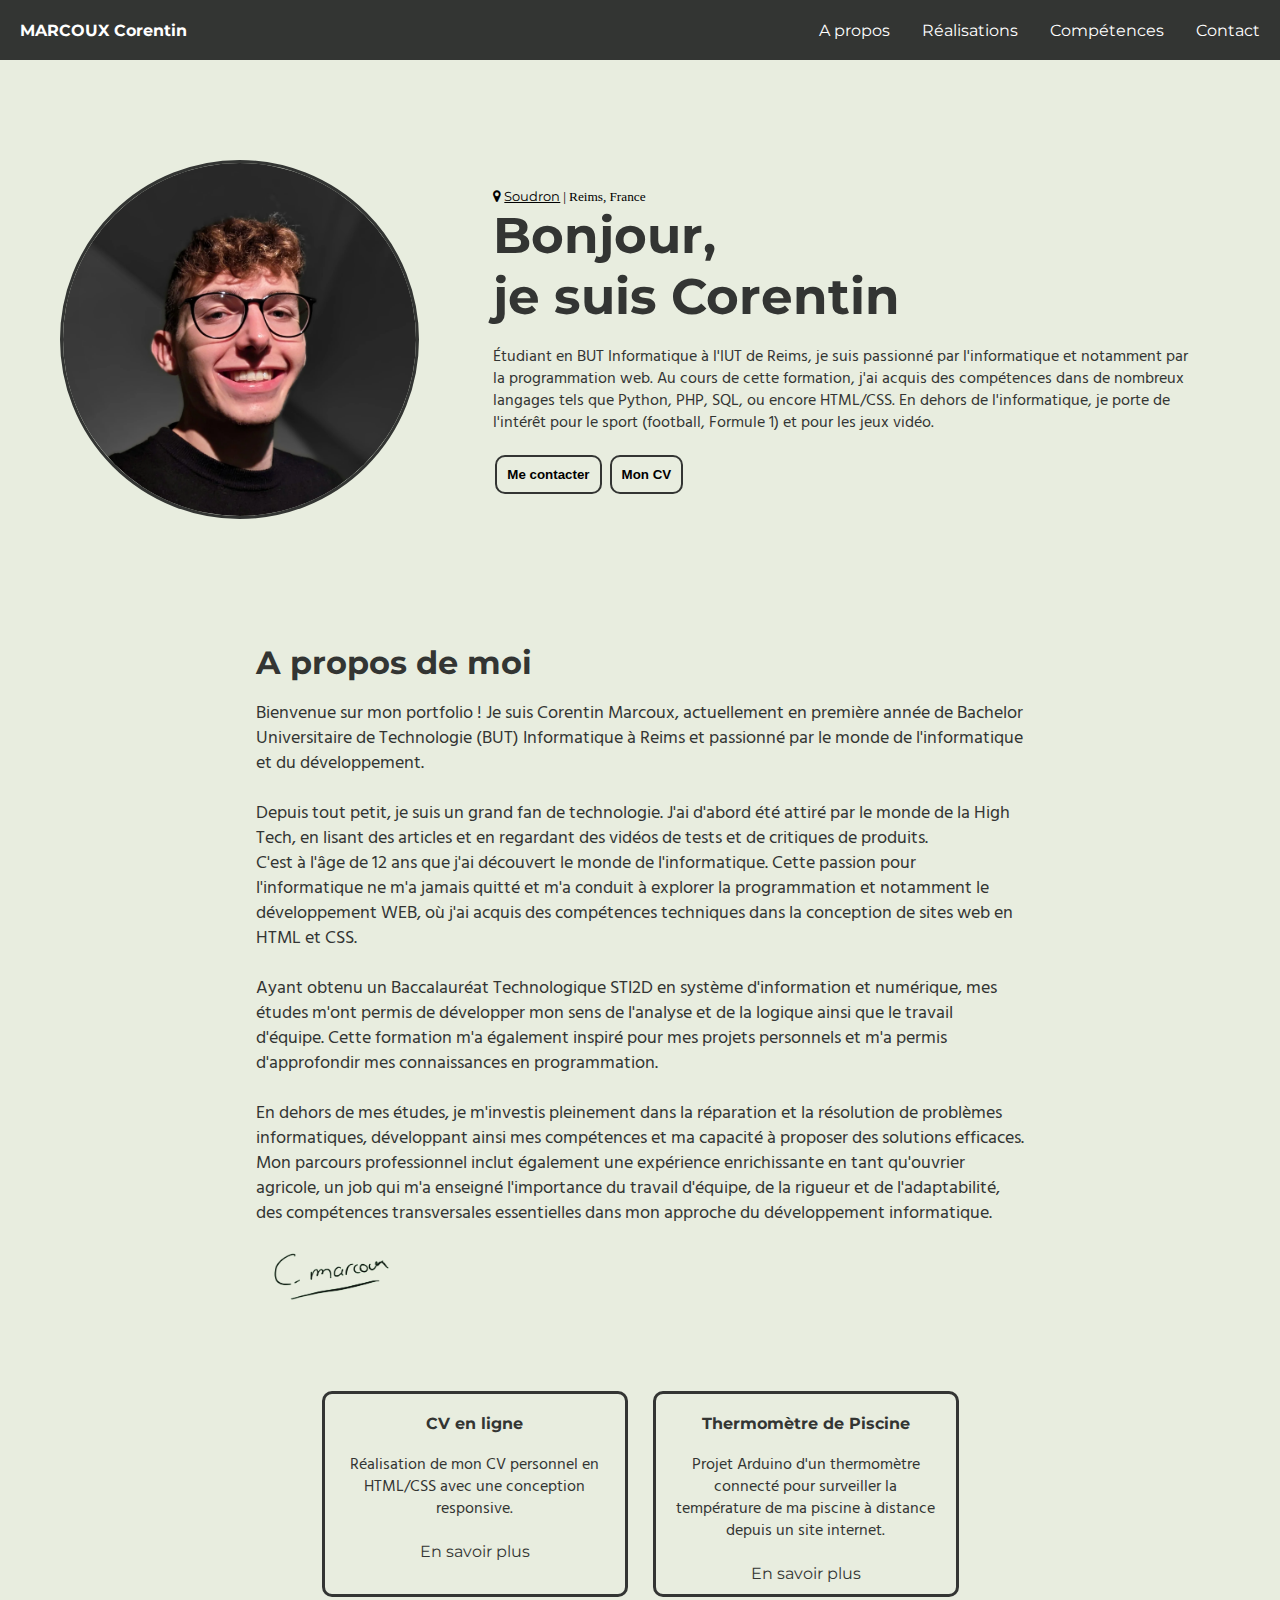
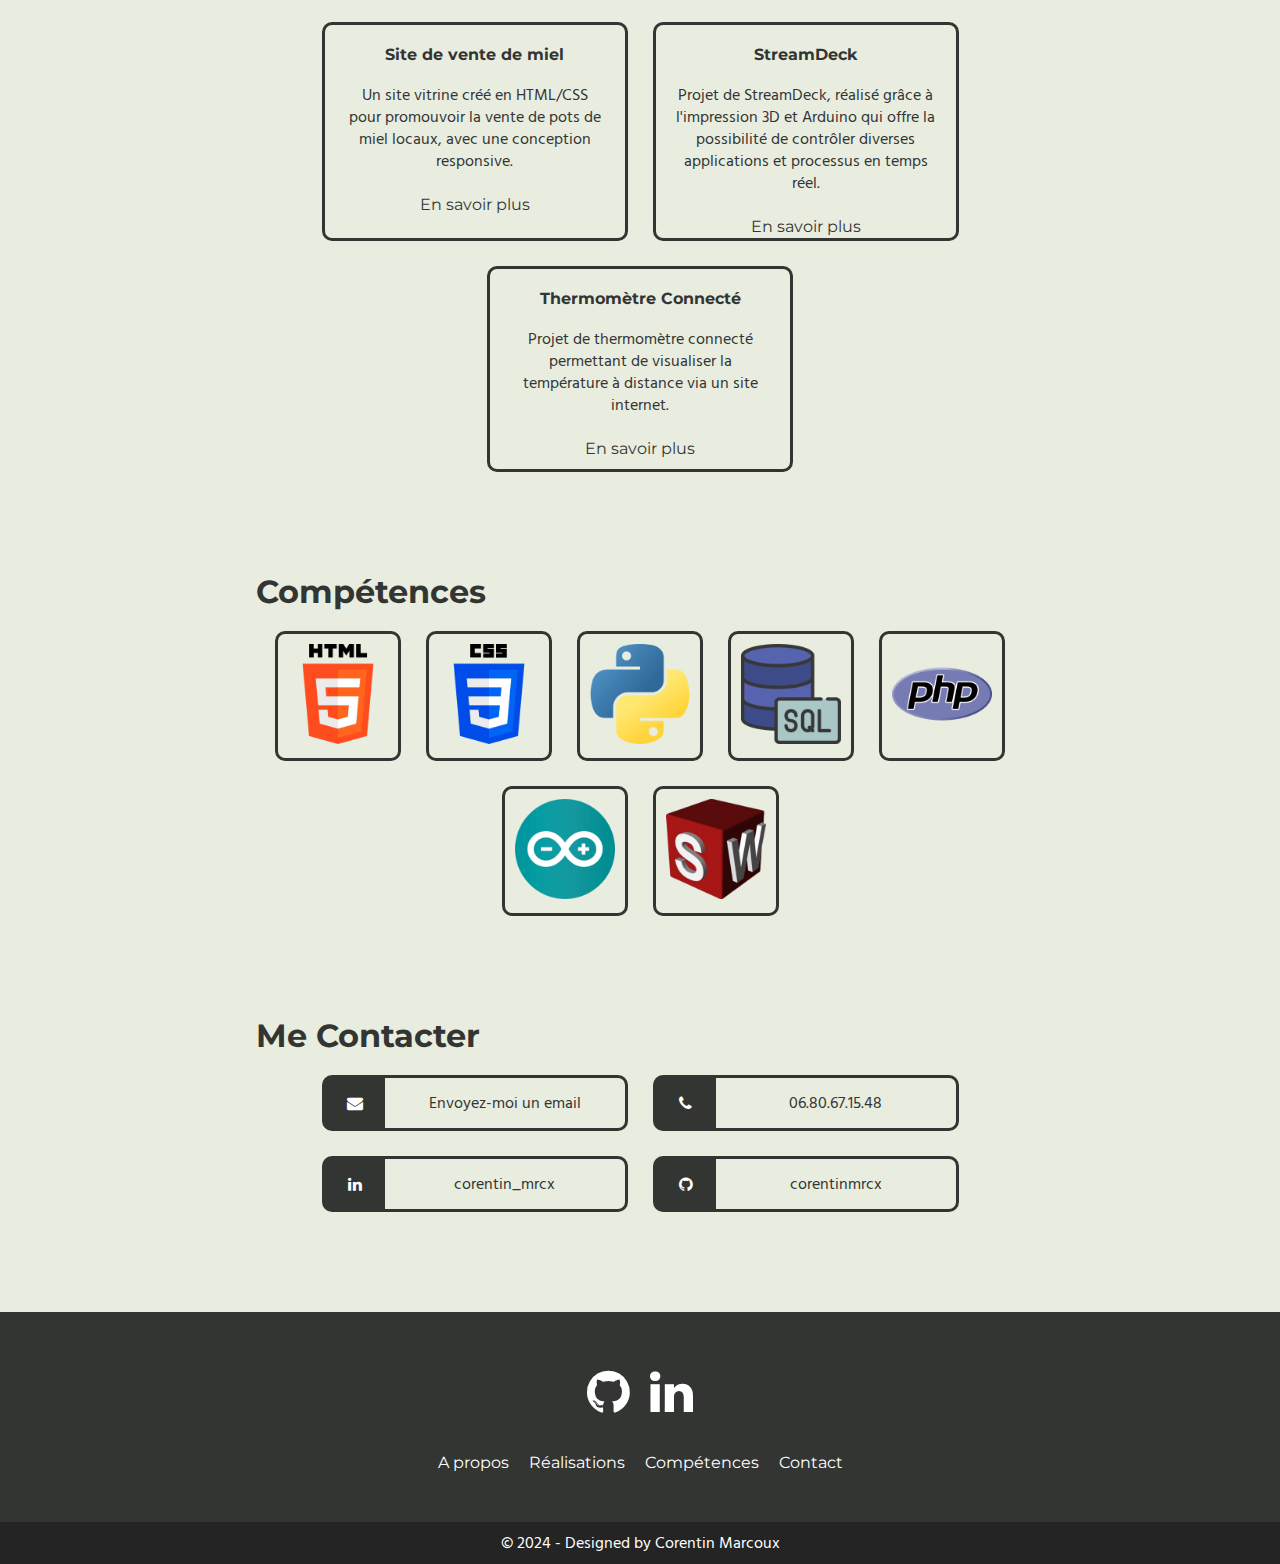
==== index.html @ e2dccf51 "Correctif BUG -> favicon et menu mobile" ====
<!DOCTYPE html>
<html lang="fr">
<head>
    <meta charset="UTF-8">
    <meta name="viewport" content="width=device-width, initial-scale=1.0">

    <link rel="apple-touch-icon" sizes="180x180" href="img/favicon/apple-touch-icon.png">
    <link rel="icon" type="image/png" sizes="32x32" href="img/favicon/favicon-32x32.png">
    <link rel="icon" type="image/png" sizes="16x16" href="img/favicon/favicon-16x16.png">
    <link rel="manifest" href="img/favicon/site.webmanifest">
    <link rel="mask-icon" href="img/favicon/safari-pinned-tab.svg" color="#5bbad5">
    <meta name="msapplication-TileColor" content="#da532c">
    <meta name="theme-color" content="#ffffff">

    <title>Corentin Marcoux | Portfolio</title>
    <meta name="description" content="Bonjour je suis Corentin Marcoux, étudiant en BUT Informatique et passionné par l'informatique, et notamment par le développement web">

    <meta property="og:type" content="website"/>
    <meta property="og:title" content="Corentin Marcoux | Portfolio"/>
    <meta property="og:description" content="Corentin Marcoux. Étudiant en BUT Informatique à l'IUT de Reims, passionné par l'informatique et notamment par la programmation web. "/>
    <meta property="og:url" content="https://corentinmarcoux.fr/"/>
    <meta property="og:image" content="https://corentinmarcoux.fr/img/logo.png"/>

    <link rel="stylesheet" href="styles.css">
    <link rel="stylesheet" href="https://cdnjs.cloudflare.com/ajax/libs/font-awesome/4.7.0/css/font-awesome.css" integrity="sha512-5A8nwdMOWrSz20fDsjczgUidUBR8liPYU+WymTZP1lmY9G6Oc7HlZv156XqnsgNUzTyMefFTcsFH/tnJE/+xBg==" crossorigin="anonymous" referrerpolicy="no-referrer" />
</head>
<body>
    <header>
        <div class="navbar">
            <div class="logo"><a href="">MARCOUX Corentin</a></div>
            <ul class="links">
                <li><a href="#about">A propos</a></li>
                <li><a href="#project">Réalisations</a></li>
                <li><a href="#competences">Compétences</a></li>
                <li><a href="#contact">Contact</a></li>
            </ul>
            <div class="bouton">
                <i class="fa fa-bars" aria-hidden="true"></i>
            </div>

            <div class="menu open">
                <li><a href="#about">A propos</a></li>
                <li><a href="#project">Réalisations</a></li>
                <li><a href="#competences">Compétences</a></li>
                <li><a href="#contact">Contact</a></li>
            </div>
        </div>
        </div>
    </header>

    <div class="container">
        <div class="image_profile">
            <img src="img/pdp.png" alt="Photo_De_Profile">
        </div>
        <div class="about_profil">
            <small><i class="fa fa-map-marker" aria-hidden="true">&nbsp;<a href="https://www.google.fr/maps/place/51320+Soudron/@48.8366133,4.1871883,13z/data=!4m15!1m8!3m7!1s0x47e9598f5721ff8d:0x8f5aa698be659539!2s51320+Soudron!3b1!8m2!3d48.838736!4d4.199881!16s%2Fm%2F03qdb40!3m5!1s0x47e9598f5721ff8d:0x8f5aa698be659539!8m2!3d48.838736!4d4.199881!16s%2Fm%2F03qdb40?entry=ttu" target="_blank" style="color: black; text-decoration: underline;">Soudron</a> | Reims, France</i></small>
            <h1>Bonjour, <br>je suis Corentin</h1>
            <br>
            <p>Étudiant en BUT Informatique à l'IUT de Reims, je suis passionné par l'informatique et notamment par la programmation web. 
                Au cours de cette formation, j'ai acquis des compétences dans de nombreux langages tels que Python, PHP, SQL, ou encore HTML/CSS. 
                En dehors de l'informatique, je porte de l'intérêt pour le sport (football, Formule 1) et pour les jeux vidéo.
            </p>
            <div class="button">
                <a href="#contact"><button class="btn" type="button">Me contacter</button></a>
                <a href="https://cv.corentinmarcoux.fr/" target="_blank"><button class="btn" type="button">Mon CV</button></a>
            </div>
        </div>
    </div>

    <div class="about" id="about">
        <div class="aboutText">
            <h1>A propos de moi</h1>
            <br>
            <p>
                Bienvenue sur mon portfolio ! Je suis Corentin Marcoux, actuellement en première année de Bachelor 
                Universitaire de Technologie (BUT) Informatique à Reims et passionné par le monde de l'informatique et 
                du développement.
                <br><br>
                Depuis tout petit, je suis un grand fan de technologie. J'ai d'abord été attiré par le monde de la High Tech,
                 en lisant des articles et en regardant des vidéos de tests et de critiques de produits. 
                <br>
                C'est à l'âge de 12 ans que j'ai découvert le monde de l'informatique. Cette passion pour l'informatique 
                ne m'a jamais quitté et m'a conduit à explorer la programmation et notamment le développement WEB, où j'ai 
                acquis des compétences techniques dans la conception de sites web en HTML et CSS.
                <br><br>
                Ayant obtenu un Baccalauréat Technologique STI2D en système d'information et numérique, mes études m'ont 
                permis de développer mon sens de l'analyse et de la logique ainsi que le travail d'équipe. Cette formation 
                m'a également inspiré pour mes projets personnels et m'a permis d'approfondir mes connaissances en 
                programmation.
                <br><br>
                En dehors de mes études, je m'investis pleinement dans la réparation et la résolution de problèmes 
                informatiques, développant ainsi mes compétences et ma capacité à proposer des solutions efficaces.
                 Mon parcours professionnel inclut également une expérience enrichissante en tant qu'ouvrier agricole,
                  un job qui m'a enseigné l'importance du travail d'équipe, de la rigueur et de l'adaptabilité, 
                  des compétences transversales essentielles dans mon approche du développement informatique.
            </p>
            <br>
            <img src="img/signature.png" alt="Signature" style="width: 150px;">
        </div>
    </div>

    <div class="grid" id="project">
        <div class="grid-content">
            <div class="grid-item">
                <h4>CV en ligne</h4>
                <p>Réalisation de mon CV personnel en HTML/CSS avec une conception responsive.
                <br><br>
                <a href="https://cv.corentinmarcoux.fr/" style="color: rgba(51, 53, 51); padding: 20px;" target="_blank">En savoir plus</a></p>
            </div>
            <div class="grid-item">
                <h4>Thermomètre de Piscine</h4>
                <p>Projet Arduino d'un thermomètre connecté pour surveiller la température de ma piscine à distance depuis un site internet.
                <br><br>
                <a href="PagesProjets/ThermometrePiscine.html" style="color: rgba(51, 53, 51); padding: 20px;">En savoir plus</a></p>
            </div>
            <div class="grid-item">
                <h4>Site de vente de miel</h4>
                <p>Un site vitrine créé en HTML/CSS pour promouvoir la vente de pots de miel locaux, avec une conception responsive.
                <br><br>
                <a href="https://butineusesdevillers.corentinmarcoux.fr/" style="color: rgba(51, 53, 51); padding: 20px;" target="_blank">En savoir plus</a></p>
            </div>
            <div class="grid-item">
                <h4>StreamDeck</h4>
                <p>Projet de StreamDeck, réalisé grâce à l'impression 3D et Arduino qui offre la possibilité de contrôler diverses 
                    applications et processus en temps réel.
                <br><br>
                <a href="PagesProjets/StreamDeck.html" style="color: rgba(51, 53, 51); padding: 20px;">En savoir plus</a></p>
            </div>
            <div class="grid-item">
                <h4>Thermomètre Connecté</h4>
                <p>Projet de thermomètre connecté permettant de visualiser la température à distance via un site internet.
                <br><br>
                <a href="PagesProjets/Thermometre.html" style="color: rgba(51, 53, 51); padding: 20px;">En savoir plus</a></p>
            </div>
        </div>
    </div>

    <div class="skills" id="competences">
        <div class="skills_contain">
            <h1>Compétences</h1>
            <div class="container_skills">
                <div class="skills_cards">
                    <img src="img/Competences/html.png" alt="">
                </div>
                <div class="skills_cards">
                    <img src="img/Competences/css.png" alt="">
                </div>
                <div class="skills_cards">
                    <img src="img/Competences/python.png" alt="">
                </div>
                <div class="skills_cards">
                    <img src="img/Competences/sql.png" alt="">
                </div>
                <div class="skills_cards">
                    <img src="img/Competences/php.png" alt="">
                </div>
                <div class="skills_cards">
                    <img src="img/Competences/arduino.png" alt="">
                </div>
                <div class="skills_cards">
                    <img src="img/Competences/solidworks.png" alt="">
                </div>
            </div>
        </div>
    </div>


    <div class="contact" id="contact">
        <div class="containerContact">
            <h1>Me Contacter</h1>
            <div class="cards">
                <a href="#" onclick="openGmail('corentinmarcoux51@gmail.com')" style="color: rgba(51, 53, 51);font-family: Hind Madurai;">
                    <div class="cardContact">
                        <div class="icon"><i class="fa fa-envelope" aria-hidden="true"></i></div>
                        <div class="txt"><p>Envoyez-moi un email</p></div>
                    </div>
                </a>

                <div class="cardContact">
                    <div class="icon"><i class="fa fa-phone" aria-hidden="true"></i></div>
                    <div class="txt"><p>06.80.67.15.48</p></div>
                </div>

                <a href="https://www.linkedin.com/in/corentin-marcoux-3055142b0/" style="color: rgba(51, 53, 51);font-family: Hind Madurai;" target="_blank">
                    <div class="cardContact">
                        <div class="icon"><i class="fa fa-linkedin" aria-hidden="true"></i></div>
                        <div class="txt"><p>corentin_mrcx</p></div>
                    </div>
                </a>

                <a href="https://github.com/corentinmrcx" style="color: rgba(51, 53, 51);font-family: Hind Madurai;" target="_blank">
                    <div class="cardContact">
                        <div class="icon"><i class="fa fa-github" aria-hidden="true"></i></div>
                        <div class="txt"><p>corentinmrcx</p></div>
                    </div>
                </a>
            </div>
        </div>
    </div>
    <footer>
        <div class="footer_container">
            <div class="footer_social">
                <a href="https://github.com/corentinmrcx" class="social_foot" target="_blank"><i class="fa fa-github"></i></a>
                <a href="https://www.linkedin.com/in/corentin-marcoux-3055142b0/" class="social_foot" target="_blank"><i class="fa fa-linkedin"></i></a>
            </div>
            <div class="footer_links">
                <ul>
                    <li><a href="#about">A propos</a></li>
                    <li><a href="#project">Réalisations</a></li>
                    <li><a href="#competences">Compétences</a></li>
                    <li><a href="#contact">Contact</a></li>
                </ul>
            </div>
        </div>
        <div class="footer_botom">
            <p>&copy; 2024 - Designed by Corentin Marcoux</p>
        </div>
    </footer>

    <script>
        const bouton = document.querySelector('.bouton');
        const boutonIcon = document.querySelector('.bouton i');
        const menu = document.querySelector('.menu');

        function toggleMenu() {
            menu.classList.toggle('open');
            const isOpen = menu.classList.contains('open');

            boutonIcon.classList = isOpen
                ? 'fa fa-times'
                : 'fa fa-bars';
        }

        // Ajouter un écouteur d'événement sur le bouton
        bouton.addEventListener('click', toggleMenu);

        // Vérifier si le media query est actif au chargement de la page
        if (window.matchMedia('(max-width: 1200px)')) {
            // Si oui, masquer le menu par défaut
            menu.classList.remove('open');
        }

        // Ajouter un écouteur d'événement sur le media query
        mediaQuery.addEventListener('change', function() {
        // Si le media query est activé, masquer le menu
        if (mediaQuery.matches) {
            menu.classList.remove('open');
        }
        });


        function openGmail(email) {
        window.location.href = 'https://mail.google.com/mail/?view=cm&fs=1&to=' + email;
        }
    </script>
</body>
</html>
---- styles.css ----
@import url('https://fonts.googleapis.com/css2?family=Montserrat:ital,wght@0,100..900;1,100..900&family=Roboto:wght@100;300;400;500&display=swap');
@import url('https://fonts.googleapis.com/css2?family=Hind+Madurai:wght@300;400;500;600;700&family=Montserrat:ital,wght@0,100..900;1,100..900&family=Roboto:wght@100;300;400;500&display=swap');
@import url('https://fonts.googleapis.com/css2?family=Hind+Madurai:wght@300;400;500;600;700&family=Lora:ital,wght@0,400..700;1,400..700&family=Montserrat:ital,wght@0,100..900;1,100..900&family=Roboto:wght@100;300;400;500&display=swap');

*{
    margin: 0;
    padding: 0;
}

body{
    height: 100vh;
    /*background-color: #fffdf3;*/
    background-color: #E8EDDF;
}

body::-webkit-scrollbar{
    display: none;
}

li {
    list-style: none;
}

a {
    text-decoration: none;
    color: white;
    font-family: Montserrat;
}

a:hover{
    font-size: large;
}

h1{    
    font-family: Montserrat;
    color: rgba(51, 53, 51);
}

h4{    
    font-family: Montserrat;
    color: rgba(51, 53, 51);
}

p{
    font-family: Hind Madurai;
    color: rgba(51, 53, 51);
}

/*----------------------------------------*/
.navbar {
    width: 100%;
    height: 60px;
    display: flex;
    background-color: #333533;
    align-items: center;
    justify-content: space-between;
}

.navbar .logo a {
    font-weight: bold;
    padding-left: 20px;
}

.navbar .links{
    display: flex;
    gap: 2rem;
    padding-right: 20px;
}

.navbar .bouton {
    color: white;
    cursor: pointer;
    padding-right: 20px;
    display: none;

}

/* Menu */ 
.menu{
    display: none;
    position: absolute;
    right: 2rem;
    top: 60px;
    height: 0;
    width: 300px;
    background: rgba(51, 53, 51, 0.2);
    backdrop-filter: blur(15px);
    border-radius: 10px;
    overflow: hidden;
}

.menu.open{
    height: auto;
}

.menu li {
    padding: 0.7rem;
    display: flex;
    align-items: center;
    justify-content: center;
}

/*----------------------------------------*/
.container{
    display: flex;
    margin: 100px 60px 100px 60px;
    align-items: center;
    justify-content: space-around;
}

.container .image_profile{
    flex: 1;
    box-sizing: border-box;
    margin-right: 60px;
}

.container .image_profile img{
    width: 100%;
    height: auto;
    border: 3px solid rgba(51, 53, 51);
    border-radius: 50%;
    overflow: hidden;
}

.container .image_profile:hover{
    transform: scale(1.1);
    transition: 0.5s ease;
}

.container .about_profil{
    flex: 2;
    box-sizing: border-box;
    padding: 20px;
    /*border: 3px solid black;
    border-radius: 10px;*/
}

.container .about_profil h1{
    font-size: 50px;
}


.button{
    margin-top: 20px;
}

.btn{
    margin: 2px;
    border: 2px solid rgba(51, 53, 51);
    padding: 10px 10px 10px 10px;
    background-color: #E8EDDF;
    border-radius: 10px;
    font-weight: bold;
}

.btn:hover{
    background-color: rgba(51, 53, 51);
    color: white;
    transition: ease;
    transition: 0.5s;
}

/*----------------------------------------*/
.about{
    display: flex;
    justify-content: center;
}

.aboutText{
    width: 60%;
    padding: 20px;
    /*border: 3px solid rgba(51, 53, 51);
    border-radius: 10px;*/
}

.aboutText p{
    font-size: 18px;
}
/*----------------------------------------*/
.grid {
    display: flex;
    justify-content: center;
    margin-top: 60px;
}

.grid .grid-content{
    display: flex;
    flex-wrap: wrap;
    justify-content: center;
    gap: 25px;
    width: 60%;
    height: auto;
}

.grid .grid-content .grid-item{
    width: 300px;
    min-height: 200px;
    background-color: #E8EDDF;
    border: 3px solid rgba(51, 53, 51);
    border-radius: 10px;
}

.grid .grid-content .grid-item:hover{
    transform: scale(1.1);
    transition: 0.5s ease;
}

.grid .grid-content .grid-item h4{
    padding: 20px;
    text-align: center;
}

.grid .grid-content .grid-item p{
    padding: 0px 20px 0px 20px;
    text-align: center;
}



/*----------------------------------------*/
.skills{
    display: flex;
    justify-content: center;
    margin-top: 100px;
}

.skills .skills_contain{
    width: 60%;
    height: auto;
}

.skills .skills_contain .container_skills{
    display: flex;
    flex-wrap: wrap;
    justify-content: center;
    gap: 25px;
    margin-top: 20px;
}

.skills .skills_contain .container_skills .skills_cards{
    padding: 10px;
    border: 3px solid rgba(51, 53, 51);
    border-radius: 10px;
}

.skills .skills_contain .container_skills .skills_cards:hover{
    transform: scale(1.1);
    transition: 0.5s ease;
}

.skills .skills_contain .container_skills .skills_cards img{
    width: 100px;
}
/*----------------------------------------*/

.contact{
    display: flex;
    justify-content: center;
    margin-top: 100px;

}

.contact .containerContact{
    width: 60%;
    height: auto;
}

.contact .containerContact .cards{
    width: 100%;
    display: flex;
    flex-wrap: wrap;
    justify-content: center;
    gap: 25px;
    margin-top: 20px;
}

.contact .containerContact .cardContact{
    display: flex;
    align-items: center;
    text-align: center;
    border: 3px solid rgba(51, 53, 51);
    border-radius: 10px;
    width: 300px;
    height: 50px;
}

.contact .containerContact .cardContact:hover{
    transform: scale(1.1);
    transition: 0.5s ease;
}

.contact .containerContact .cardContact .icon{
    display: flex;
    align-items: center;
    justify-content: center;
    width: 20%;
    height: 50px;
    background-color: rgba(51, 53, 51);
    color: white;
}

.contact .containerContact .cardContact .txt{
    width: 80%;
}
/*----------------------------------------*/
footer {
    background-color: rgba(51, 53, 51);
    margin-top: 100px;
}

.footer_container{
    padding: 50px;
}

.footer_container .footer_social{
    display: flex;
    justify-content: center;
    gap: 20px;
    font-size: 50px;
}

.footer_container .footer_social .social_foot:hover{
    font-size: 60px;
}

.footer_container .footer_links{
    margin-top: 30px;
}

.footer_container .footer_links ul{
    display: flex;
    justify-content: center;
    gap: 20px;
}

.footer_botom{
    background-color: rgba(36, 36, 36);
}

.footer_botom p {
    padding: 10px;
    text-align: center;
    color: white;
}
/*----------------------------------------*/
/* Responsive */
@media (max-width: 1200px){
    .navbar .links {
        display: none;
    }

    .navbar .bouton {
        display: block;
    }

    .menu{
        display: block;
        
    }

    /*---*/
    .container{
        flex-direction: column;
        margin: 100px 60px 60px 60px;
        text-align: center;
        margin-top: 30px;
        padding: 0 20px 0 20px;
    }

    .container .image_profile{
        margin: 0;
    }
    .container .image_profile img{
        max-width:  350px;
        max-height: auto;

    }

    .container .about_profil{
        border: none;
    }

    .container .about_profil h1{
        font-size: 40px;
    }

    /*---*/
    .about .aboutText{
        text-align: center;
    }

    /*---*/
    .skills{
        margin-top: 50px;
    }
    
    .skills .skills_contain .container_skills .skills_cards img{
        width: 50px;
    }

    /*---*/
    .contact{
        margin-top: 50px;
    }
    .contact .containerContact .cards{
        flex-direction: column;
    }

    .contact .containerContact .cardContact{
        width: 100%;
        font-size: 14px;
    }

    .contact .containerContact .cardContact a{
        text-decoration: underline;
    }

    .footer_container .footer_links ul{
        flex-direction: column;
        align-items: center;
    }
}
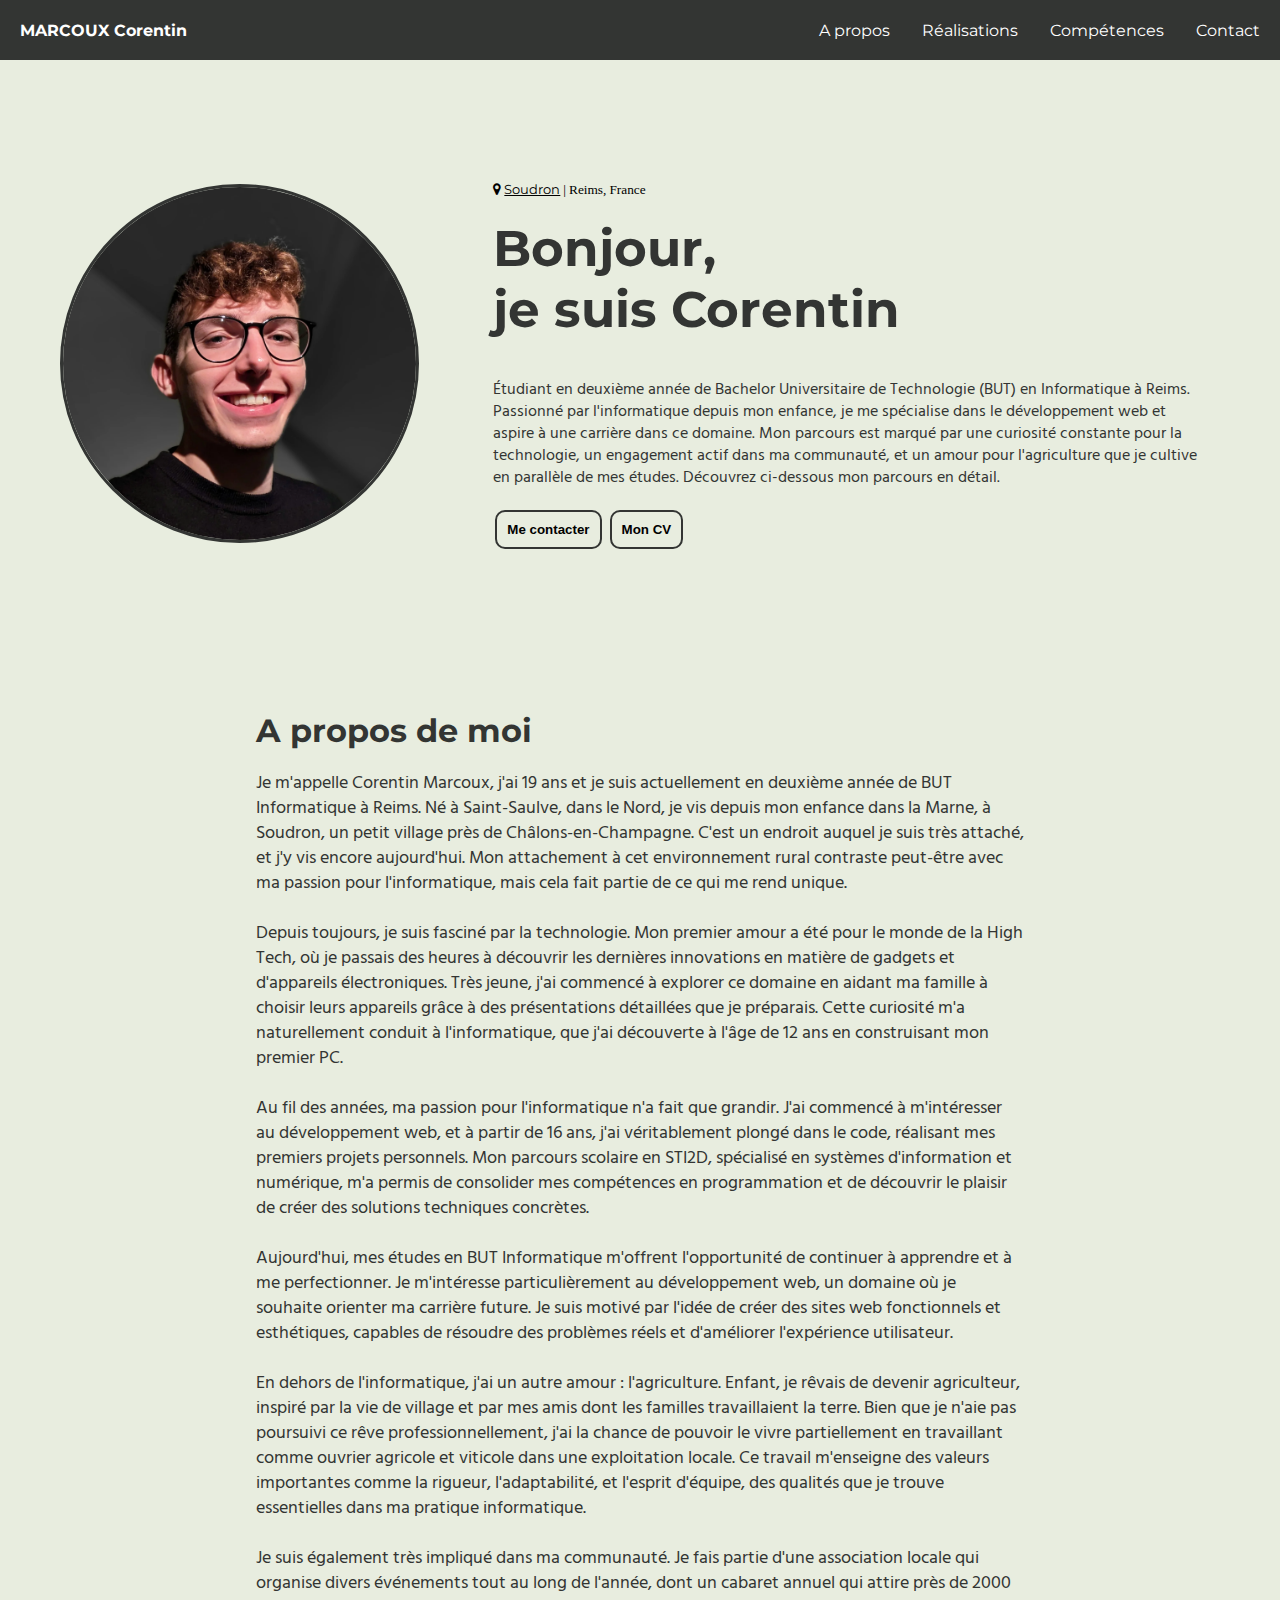
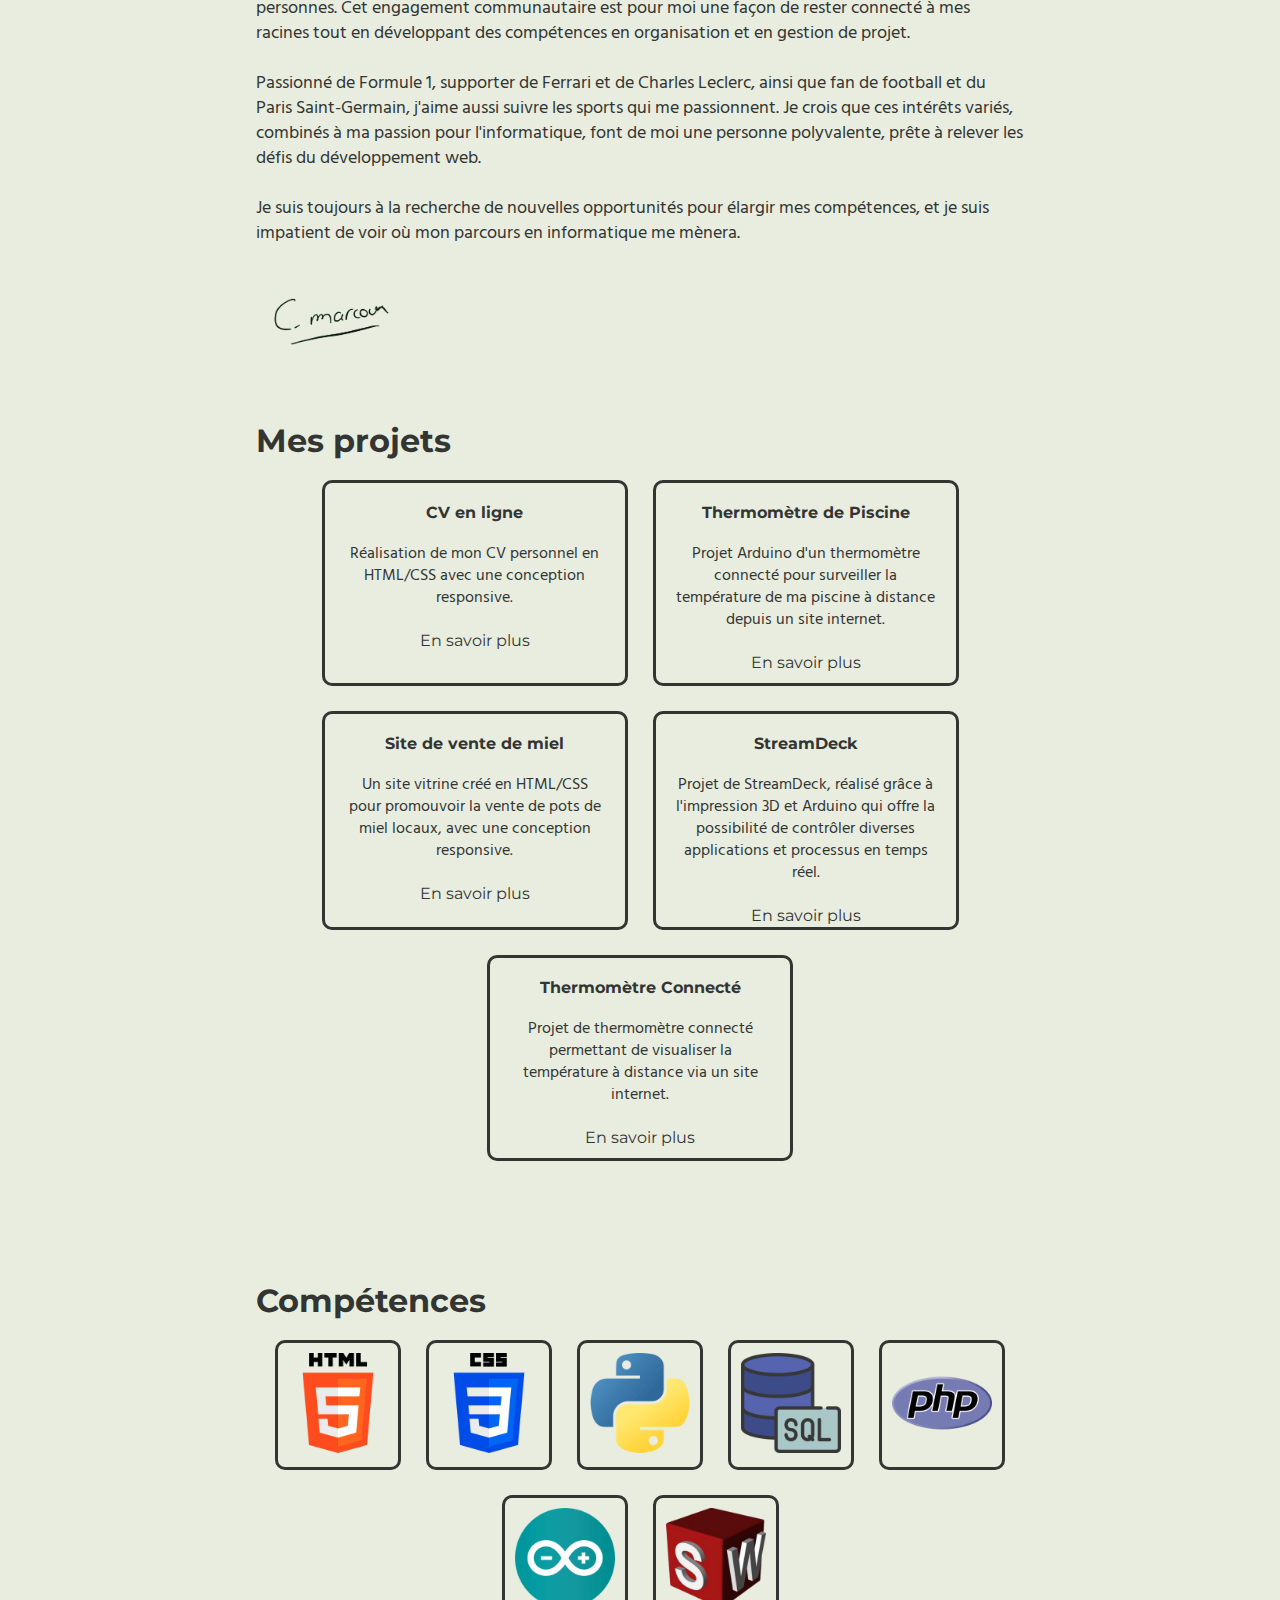
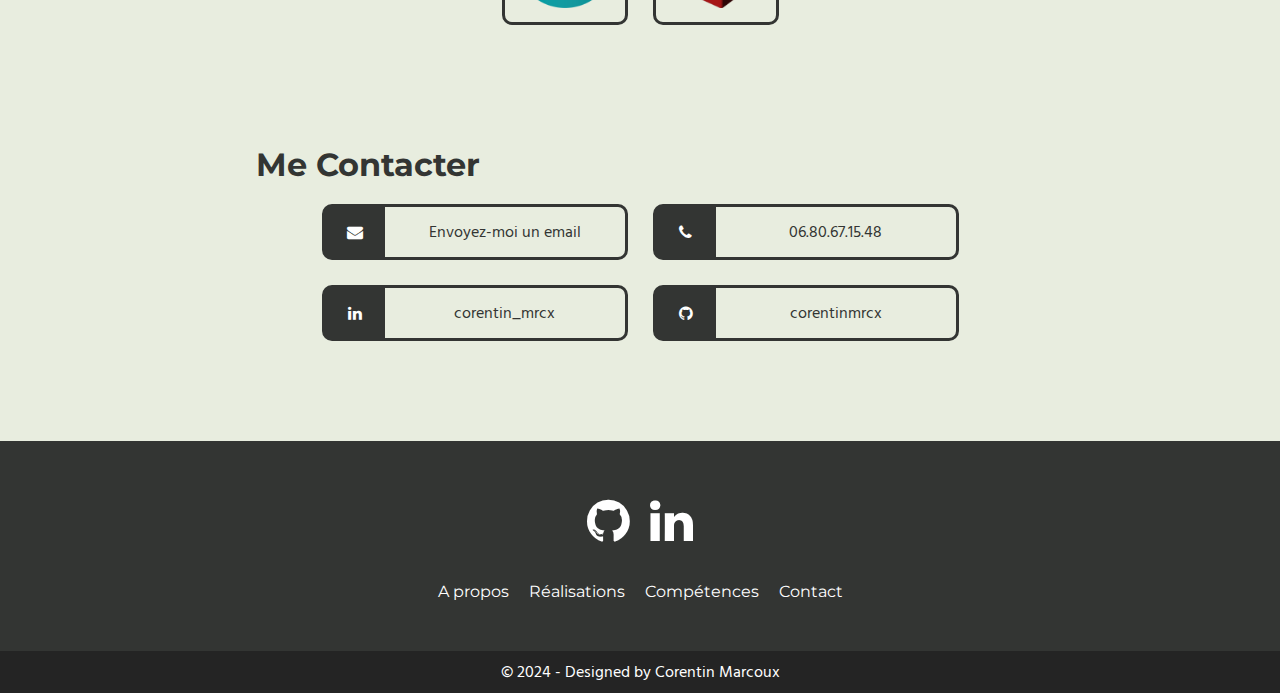
==== commit 113fae52: "Modification de ma presentation + correction mise en page" ====
--- a/index.html
+++ b/index.html
@@ -56,9 +56,8 @@
             <small><i class="fa fa-map-marker" aria-hidden="true">&nbsp;<a href="https://www.google.fr/maps/place/51320+Soudron/@48.8366133,4.1871883,13z/data=!4m15!1m8!3m7!1s0x47e9598f5721ff8d:0x8f5aa698be659539!2s51320+Soudron!3b1!8m2!3d48.838736!4d4.199881!16s%2Fm%2F03qdb40!3m5!1s0x47e9598f5721ff8d:0x8f5aa698be659539!8m2!3d48.838736!4d4.199881!16s%2Fm%2F03qdb40?entry=ttu" target="_blank" style="color: black; text-decoration: underline;">Soudron</a> | Reims, France</i></small>
             <h1>Bonjour, <br>je suis Corentin</h1>
             <br>
-            <p>Étudiant en BUT Informatique à l'IUT de Reims, je suis passionné par l'informatique et notamment par la programmation web. 
-                Au cours de cette formation, j'ai acquis des compétences dans de nombreux langages tels que Python, PHP, SQL, ou encore HTML/CSS. 
-                En dehors de l'informatique, je porte de l'intérêt pour le sport (football, Formule 1) et pour les jeux vidéo.
+            <p>
+                &#201;tudiant en deuxième année de Bachelor Universitaire de Technologie (BUT) en Informatique à Reims. Passionné par l'informatique depuis mon enfance, je me spécialise dans le développement web et aspire à une carrière dans ce domaine. Mon parcours est marqué par une curiosité constante pour la technologie, un engagement actif dans ma communauté, et un amour pour l'agriculture que je cultive en parallèle de mes études. Découvrez ci-dessous mon parcours en détail.
             </p>
             <div class="button">
                 <a href="#contact"><button class="btn" type="button">Me contacter</button></a>
@@ -70,29 +69,23 @@
     <div class="about" id="about">
         <div class="aboutText">
             <h1>A propos de moi</h1>
-            <br>
             <p>
-                Bienvenue sur mon portfolio ! Je suis Corentin Marcoux, actuellement en première année de Bachelor 
-                Universitaire de Technologie (BUT) Informatique à Reims et passionné par le monde de l'informatique et 
-                du développement.
-                <br><br>
-                Depuis tout petit, je suis un grand fan de technologie. J'ai d'abord été attiré par le monde de la High Tech,
-                 en lisant des articles et en regardant des vidéos de tests et de critiques de produits. 
-                <br>
-                C'est à l'âge de 12 ans que j'ai découvert le monde de l'informatique. Cette passion pour l'informatique 
-                ne m'a jamais quitté et m'a conduit à explorer la programmation et notamment le développement WEB, où j'ai 
-                acquis des compétences techniques dans la conception de sites web en HTML et CSS.
-                <br><br>
-                Ayant obtenu un Baccalauréat Technologique STI2D en système d'information et numérique, mes études m'ont 
-                permis de développer mon sens de l'analyse et de la logique ainsi que le travail d'équipe. Cette formation 
-                m'a également inspiré pour mes projets personnels et m'a permis d'approfondir mes connaissances en 
-                programmation.
-                <br><br>
-                En dehors de mes études, je m'investis pleinement dans la réparation et la résolution de problèmes 
-                informatiques, développant ainsi mes compétences et ma capacité à proposer des solutions efficaces.
-                 Mon parcours professionnel inclut également une expérience enrichissante en tant qu'ouvrier agricole,
-                  un job qui m'a enseigné l'importance du travail d'équipe, de la rigueur et de l'adaptabilité, 
-                  des compétences transversales essentielles dans mon approche du développement informatique.
+                Je m'appelle Corentin Marcoux, j'ai 19 ans et je suis actuellement en deuxième année de BUT Informatique à Reims. Né à Saint-Saulve, dans le Nord, je vis depuis mon enfance dans la Marne, à Soudron, un petit village près de Châlons-en-Champagne. C'est un endroit auquel je suis très attaché, et j'y vis encore aujourd'hui. Mon attachement à cet environnement rural contraste peut-être avec ma passion pour l'informatique, mais cela fait partie de ce qui me rend unique.
+                <br><br>
+                Depuis toujours, je suis fasciné par la technologie. Mon premier amour a été pour le monde de la High Tech, où je passais des heures à découvrir les dernières innovations en matière de gadgets et d'appareils électroniques. Très jeune, j'ai commencé à explorer ce domaine en aidant ma famille à choisir leurs appareils grâce à des présentations détaillées que je préparais. Cette curiosité m'a naturellement conduit à l'informatique, que j'ai découverte à l'âge de 12 ans en construisant mon premier PC.
+                <br><br>
+                Au fil des années, ma passion pour l'informatique n'a fait que grandir. J'ai commencé à m'intéresser au développement web, et à partir de 16 ans, j'ai véritablement plongé dans le code, réalisant mes premiers projets personnels. Mon parcours scolaire en STI2D, spécialisé en systèmes d'information et numérique, m'a permis de consolider mes compétences en programmation et de découvrir le plaisir de créer des solutions techniques concrètes.
+                <br><br>
+                Aujourd'hui, mes études en BUT Informatique m'offrent l'opportunité de continuer à apprendre et à me perfectionner. Je m'intéresse particulièrement au développement web, un domaine où je souhaite orienter ma carrière future. Je suis motivé par l'idée de créer des sites web fonctionnels et esthétiques, capables de résoudre des problèmes réels et d'améliorer l'expérience utilisateur.
+                <br><br>
+                En dehors de l'informatique, j'ai un autre amour : l'agriculture. Enfant, je rêvais de devenir agriculteur, inspiré par la vie de village et par mes amis dont les familles travaillaient la terre. Bien que je n'aie pas poursuivi ce rêve professionnellement, j'ai la chance de pouvoir le vivre partiellement en travaillant comme ouvrier agricole et viticole dans une exploitation locale. Ce travail m'enseigne des valeurs importantes comme la rigueur, l'adaptabilité, et l'esprit d'équipe, des qualités que je trouve essentielles dans ma pratique informatique.
+                <br><br>
+                Je suis également très impliqué dans ma communauté. Je fais partie d'une association locale qui organise divers événements tout au long de l'année, dont un cabaret annuel qui attire près de 2000 personnes. Cet engagement communautaire est pour moi une façon de rester connecté à mes racines tout en développant des compétences en organisation et en gestion de projet.
+                <br><br>
+                Passionné de Formule 1, supporter de Ferrari et de Charles Leclerc, ainsi que fan de football et du Paris Saint-Germain, j'aime aussi suivre les sports qui me passionnent. Je crois que ces intérêts variés, combinés à ma passion pour l'informatique, font de moi une personne polyvalente, prête à relever les défis du développement web.
+                <br><br>
+                Je suis toujours à la recherche de nouvelles opportunités pour élargir mes compétences, et je suis impatient de voir où mon parcours en informatique me mènera.
+                <br><br>
             </p>
             <br>
             <img src="img/signature.png" alt="Signature" style="width: 150px;">
@@ -100,6 +93,9 @@
     </div>
 
     <div class="grid" id="project">
+        <div class="title-container">
+            <h1>Mes projets</h1>
+        </div>
         <div class="grid-content">
             <div class="grid-item">
                 <h4>CV en ligne</h4>
--- a/styles.css
+++ b/styles.css
@@ -34,6 +34,7 @@
 h1{    
     font-family: Montserrat;
     color: rgba(51, 53, 51);
+    padding: 20px 0 20px 0;
 }
 
 h4{    
@@ -179,11 +180,17 @@
 /*----------------------------------------*/
 .grid {
     display: flex;
-    justify-content: center;
-    margin-top: 60px;
-}
-
-.grid .grid-content{
+    flex-direction: column;
+    margin-top: 25px;
+    align-items: center; 
+}
+
+.title-container {
+    width: 60%;
+    margin: 0 auto;
+}
+
+.grid .grid-content {
     display: flex;
     flex-wrap: wrap;
     justify-content: center;
@@ -234,7 +241,6 @@
     flex-wrap: wrap;
     justify-content: center;
     gap: 25px;
-    margin-top: 20px;
 }
 
 .skills .skills_contain .container_skills .skills_cards{
@@ -271,7 +277,6 @@
     flex-wrap: wrap;
     justify-content: center;
     gap: 25px;
-    margin-top: 20px;
 }
 
 .contact .containerContact .cardContact{
@@ -356,6 +361,10 @@
     .menu{
         display: block;
         
+    }
+
+    h1{
+        text-align: center;
     }
 
     /*---*/
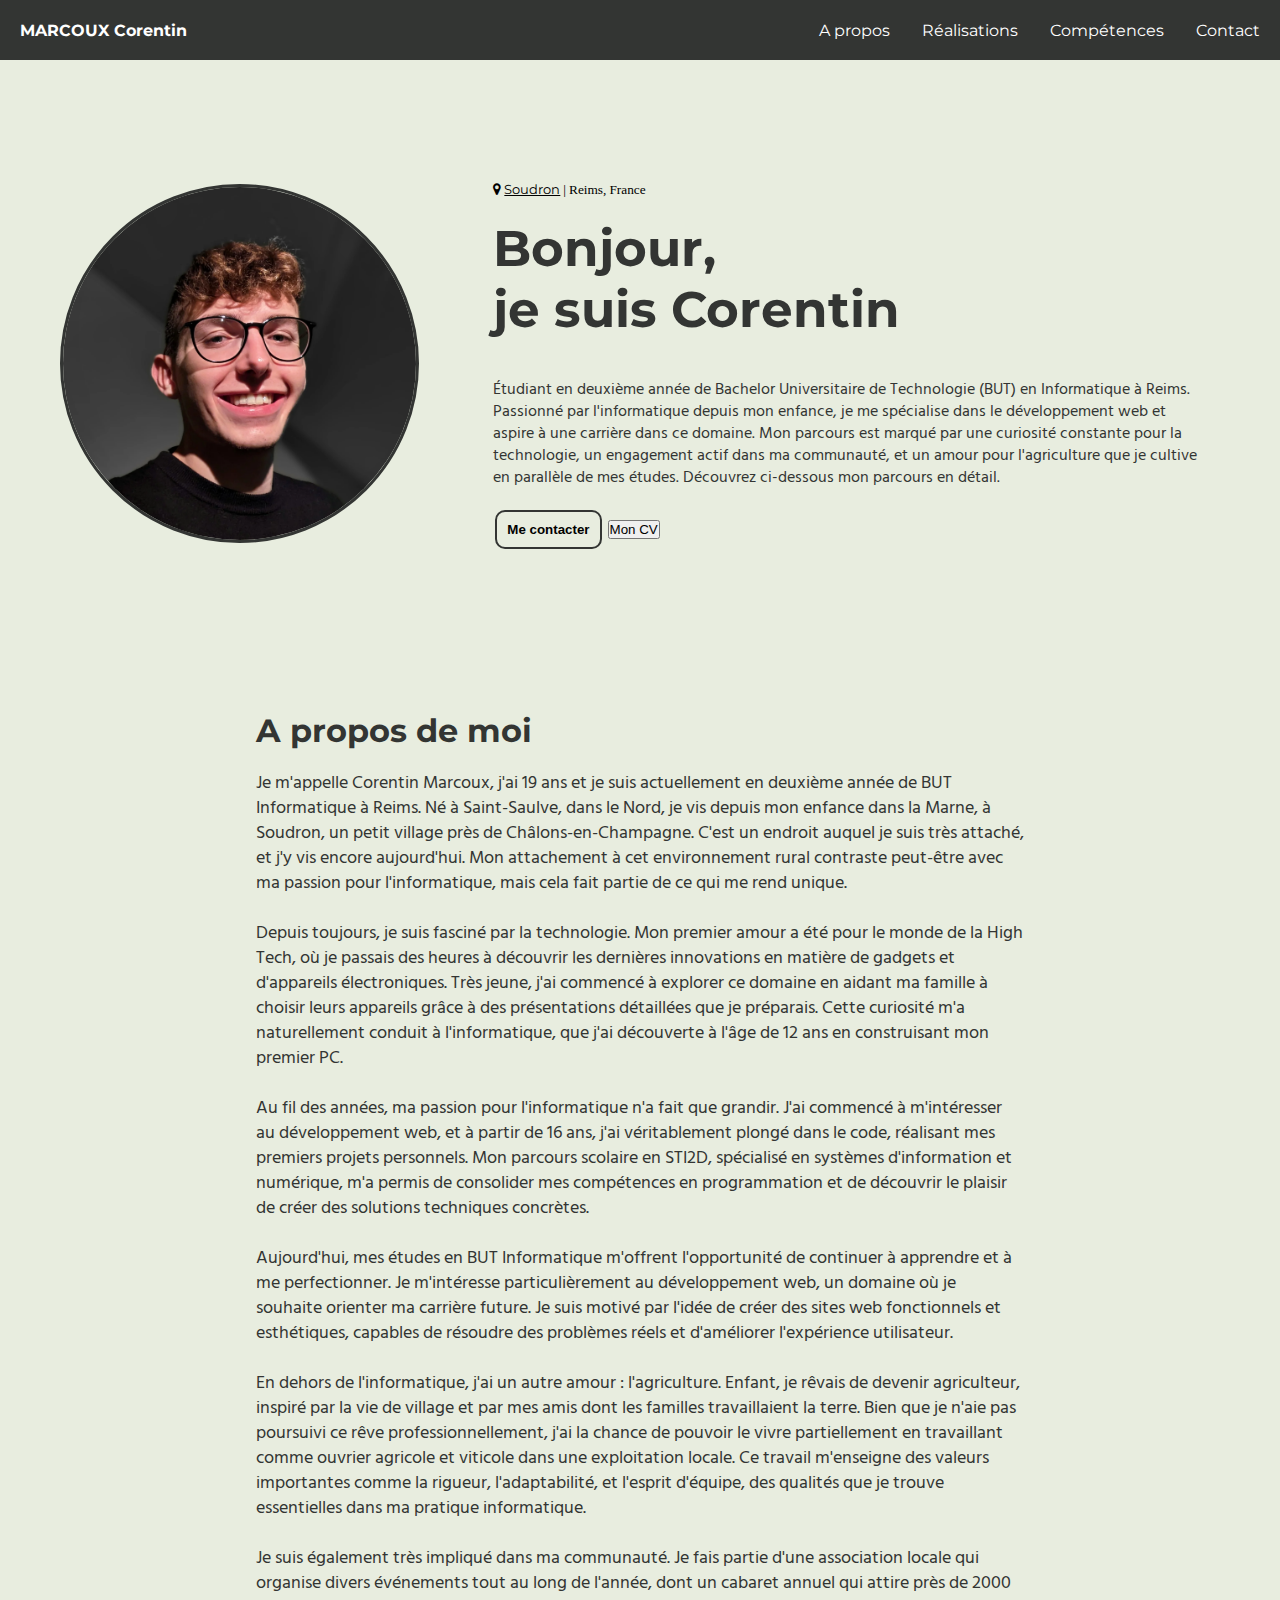
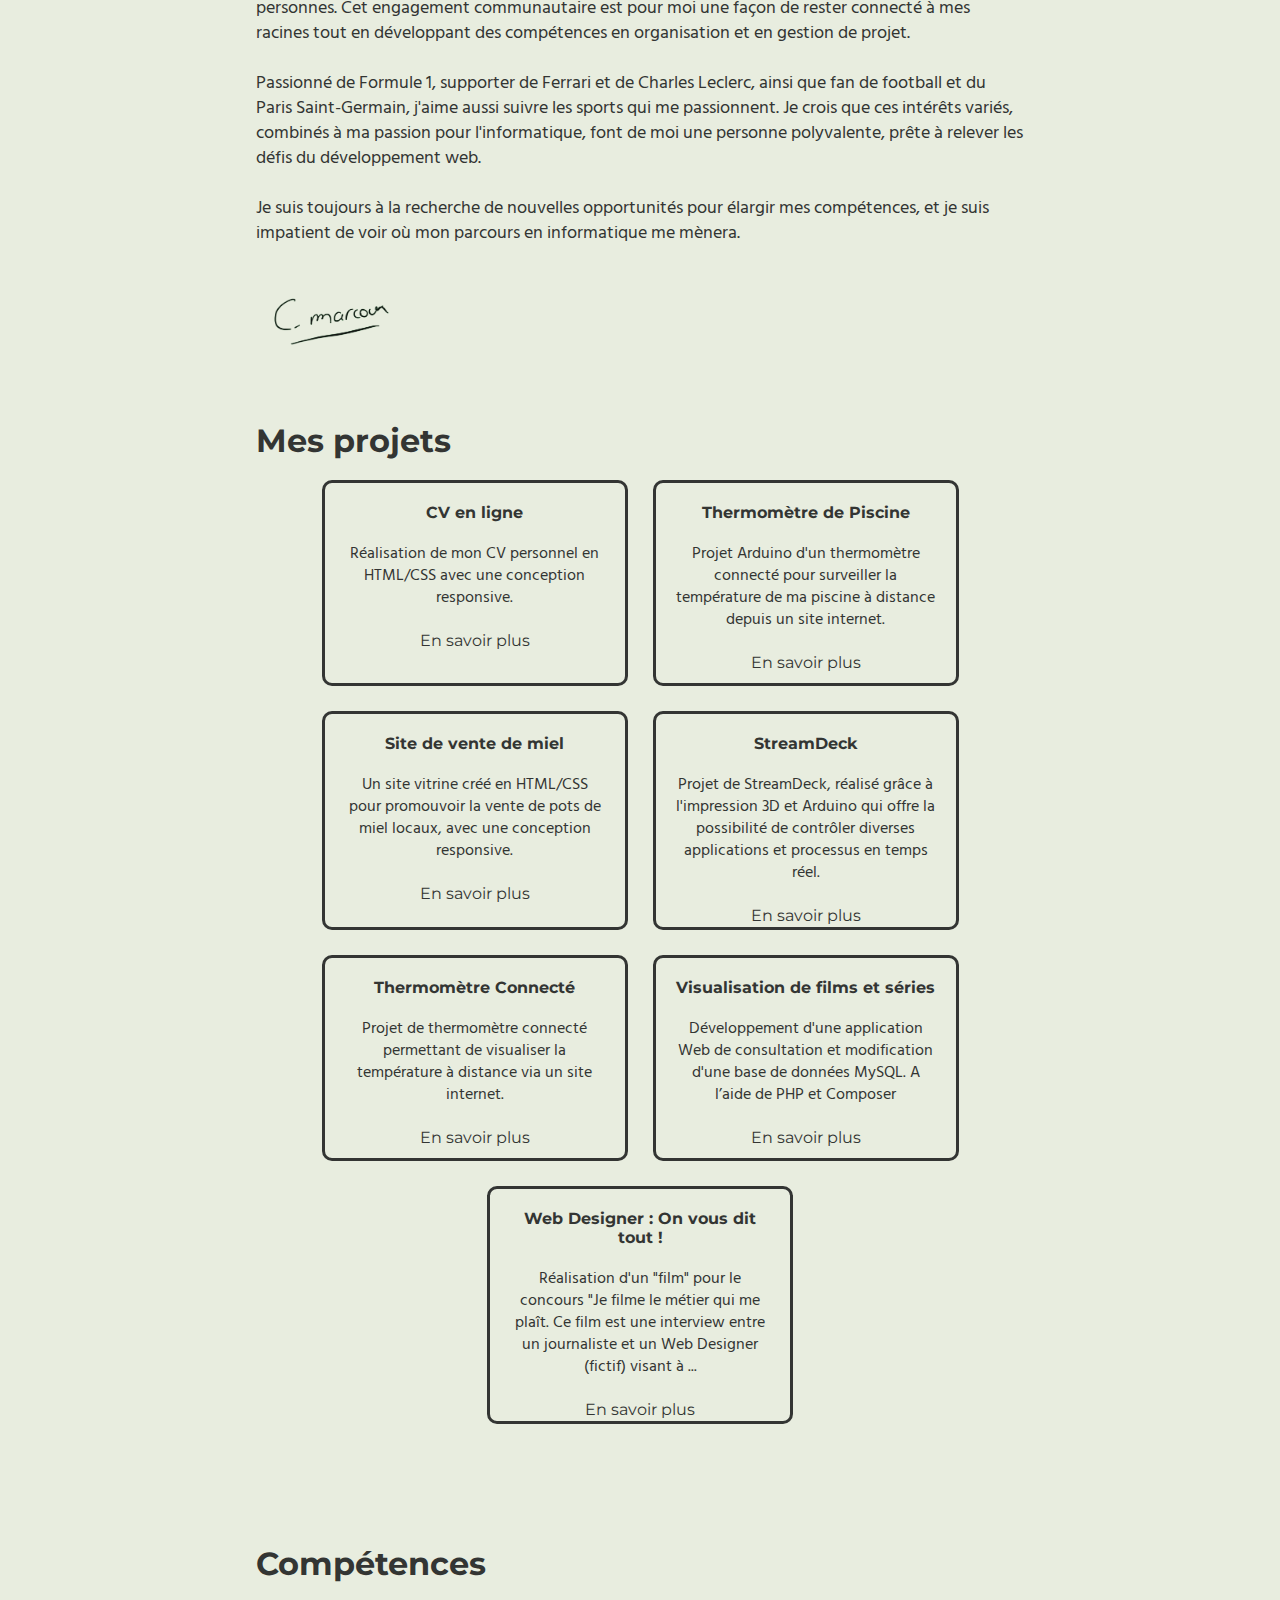
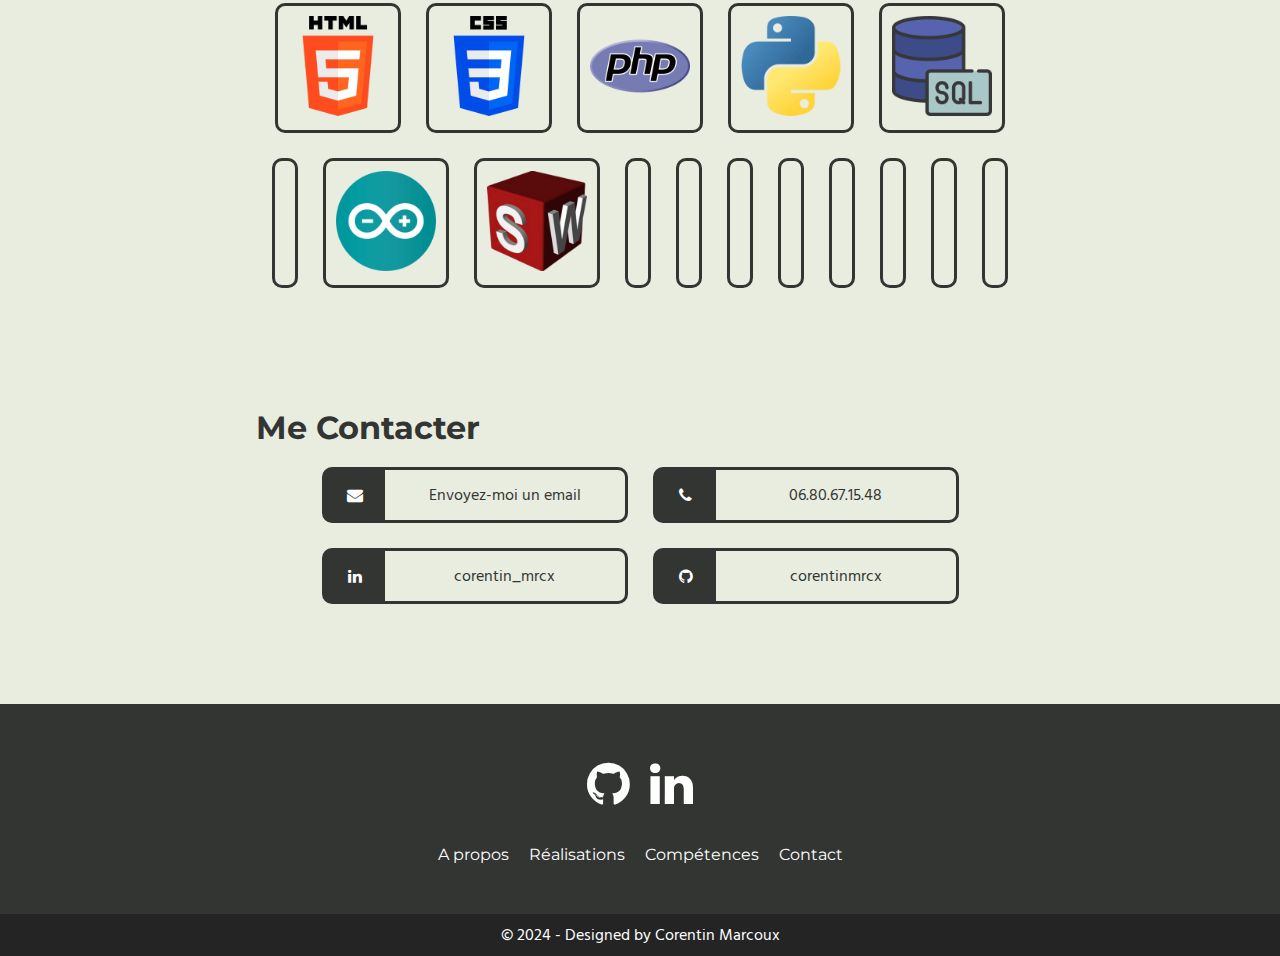
==== commit 7a35df1c: "Ajout de projets + compétences" ====
--- a/index.html
+++ b/index.html
@@ -27,13 +27,17 @@
 <body>
     <header>
         <div class="navbar">
-            <div class="logo"><a href="">MARCOUX Corentin</a></div>
+            <div class="logo">
+                <a href="">MARCOUX Corentin</a>
+            </div>
+
             <ul class="links">
                 <li><a href="#about">A propos</a></li>
                 <li><a href="#project">Réalisations</a></li>
                 <li><a href="#competences">Compétences</a></li>
                 <li><a href="#contact">Contact</a></li>
             </ul>
+            
             <div class="bouton">
                 <i class="fa fa-bars" aria-hidden="true"></i>
             </div>
@@ -45,13 +49,13 @@
                 <li><a href="#contact">Contact</a></li>
             </div>
         </div>
-        </div>
     </header>
 
     <div class="container">
         <div class="image_profile">
             <img src="img/pdp.png" alt="Photo_De_Profile">
         </div>
+
         <div class="about_profil">
             <small><i class="fa fa-map-marker" aria-hidden="true">&nbsp;<a href="https://www.google.fr/maps/place/51320+Soudron/@48.8366133,4.1871883,13z/data=!4m15!1m8!3m7!1s0x47e9598f5721ff8d:0x8f5aa698be659539!2s51320+Soudron!3b1!8m2!3d48.838736!4d4.199881!16s%2Fm%2F03qdb40!3m5!1s0x47e9598f5721ff8d:0x8f5aa698be659539!8m2!3d48.838736!4d4.199881!16s%2Fm%2F03qdb40?entry=ttu" target="_blank" style="color: black; text-decoration: underline;">Soudron</a> | Reims, France</i></small>
             <h1>Bonjour, <br>je suis Corentin</h1>
@@ -60,8 +64,9 @@
                 &#201;tudiant en deuxième année de Bachelor Universitaire de Technologie (BUT) en Informatique à Reims. Passionné par l'informatique depuis mon enfance, je me spécialise dans le développement web et aspire à une carrière dans ce domaine. Mon parcours est marqué par une curiosité constante pour la technologie, un engagement actif dans ma communauté, et un amour pour l'agriculture que je cultive en parallèle de mes études. Découvrez ci-dessous mon parcours en détail.
             </p>
             <div class="button">
-                <a href="#contact"><button class="btn" type="button">Me contacter</button></a>
-                <a href="https://cv.corentinmarcoux.fr/" target="_blank"><button class="btn" type="button">Mon CV</button></a>
+                <a href="#contact"><button class="btn" type="button"><span>Me contacter</span></button></a>
+                <a href="https://cv.corentinmarcoux.fr/" target="_blank"><button type="button"><span>Mon CV</span></button>
+                </a>
             </div>
         </div>
     </div>
@@ -101,32 +106,50 @@
                 <h4>CV en ligne</h4>
                 <p>Réalisation de mon CV personnel en HTML/CSS avec une conception responsive.
                 <br><br>
-                <a href="https://cv.corentinmarcoux.fr/" style="color: rgba(51, 53, 51); padding: 20px;" target="_blank">En savoir plus</a></p>
-            </div>
+                <a href="https://cv.corentinmarcoux.fr/" style="color: rgba(51, 53, 51);" target="_blank">En savoir plus</a></p>
+            </div>
+
             <div class="grid-item">
                 <h4>Thermomètre de Piscine</h4>
                 <p>Projet Arduino d'un thermomètre connecté pour surveiller la température de ma piscine à distance depuis un site internet.
                 <br><br>
-                <a href="PagesProjets/ThermometrePiscine.html" style="color: rgba(51, 53, 51); padding: 20px;">En savoir plus</a></p>
-            </div>
+                <a href="PagesProjets/ThermometrePiscine.html" style="color: rgba(51, 53, 51);">En savoir plus</a></p>
+            </div>
+
             <div class="grid-item">
                 <h4>Site de vente de miel</h4>
                 <p>Un site vitrine créé en HTML/CSS pour promouvoir la vente de pots de miel locaux, avec une conception responsive.
                 <br><br>
-                <a href="https://butineusesdevillers.corentinmarcoux.fr/" style="color: rgba(51, 53, 51); padding: 20px;" target="_blank">En savoir plus</a></p>
-            </div>
+                <a href="https://butineusesdevillers.corentinmarcoux.fr/" style="color: rgba(51, 53, 51);" target="_blank">En savoir plus</a></p>
+            </div>
+
             <div class="grid-item">
                 <h4>StreamDeck</h4>
                 <p>Projet de StreamDeck, réalisé grâce à l'impression 3D et Arduino qui offre la possibilité de contrôler diverses 
                     applications et processus en temps réel.
                 <br><br>
-                <a href="PagesProjets/StreamDeck.html" style="color: rgba(51, 53, 51); padding: 20px;">En savoir plus</a></p>
-            </div>
+                <a href="PagesProjets/StreamDeck.html" style="color: rgba(51, 53, 51);">En savoir plus</a></p>
+            </div>
+
             <div class="grid-item">
                 <h4>Thermomètre Connecté</h4>
                 <p>Projet de thermomètre connecté permettant de visualiser la température à distance via un site internet.
                 <br><br>
-                <a href="PagesProjets/Thermometre.html" style="color: rgba(51, 53, 51); padding: 20px;">En savoir plus</a></p>
+                <a href="PagesProjets/Thermometre.html" style="color: rgba(51, 53, 51);">En savoir plus</a></p>
+            </div>
+
+            <div class="grid-item">
+                <h4>Visualisation de films et séries</h4>
+                <p>Développement d'une application Web de consultation et modification d'une base de données MySQL. A l’aide de PHP et Composer
+                <br><br>
+                <a href="https://github.com/corentinmrcx/CrudTvShow" style="color: rgba(51, 53, 51);">En savoir plus</a></p>
+            </div>
+
+            <div class="grid-item">
+                <h4>Web Designer : On vous dit tout !</h4>
+                <p>Réalisation d'un "film" pour le concours "Je filme le métier qui me plaît. Ce film est une interview entre un journaliste et un Web Designer (fictif) visant à ...
+                <br><br>
+                <a href="https://www.parcoursmetiers.tv/video/16589-web-designer-on-vous-dit-tout" style="color: rgba(51, 53, 51);">En savoir plus</a></p>
             </div>
         </div>
     </div>
@@ -142,19 +165,46 @@
                     <img src="img/Competences/css.png" alt="">
                 </div>
                 <div class="skills_cards">
+                    <img src="img/Competences/php.png" alt="">
+                </div>
+                <div class="skills_cards">
                     <img src="img/Competences/python.png" alt="">
                 </div>
                 <div class="skills_cards">
                     <img src="img/Competences/sql.png" alt="">
                 </div>
                 <div class="skills_cards">
-                    <img src="img/Competences/php.png" alt="">
+                    <img src="img/Competences/cSharp.png" alt="">
                 </div>
                 <div class="skills_cards">
                     <img src="img/Competences/arduino.png" alt="">
                 </div>
                 <div class="skills_cards">
                     <img src="img/Competences/solidworks.png" alt="">
+                </div>
+                <div class="skills_cards">
+                    <img src="img/Competences/github.png" alt="">
+                </div>
+                <div class="skills_cards">
+                    <img src="img/Competences/gitlab.png" alt="">
+                </div>
+                <div class="skills_cards">
+                    <img src="img/Competences/vscode.png" alt="">
+                </div>
+                <div class="skills_cards">
+                    <img src="img/Competences/visual.png" alt="">
+                </div>
+                <div class="skills_cards">
+                    <img src="img/Competences/pycharm.png" alt="">
+                </div>
+                <div class="skills_cards">
+                    <img src="img/Competences/phpstorm.png" alt="">
+                </div>
+                <div class="skills_cards">
+                    <img src="img/Competences/win.png" alt="">
+                </div>
+                <div class="skills_cards">
+                    <img src="img/Competences/linux.png" alt="">
                 </div>
             </div>
         </div>
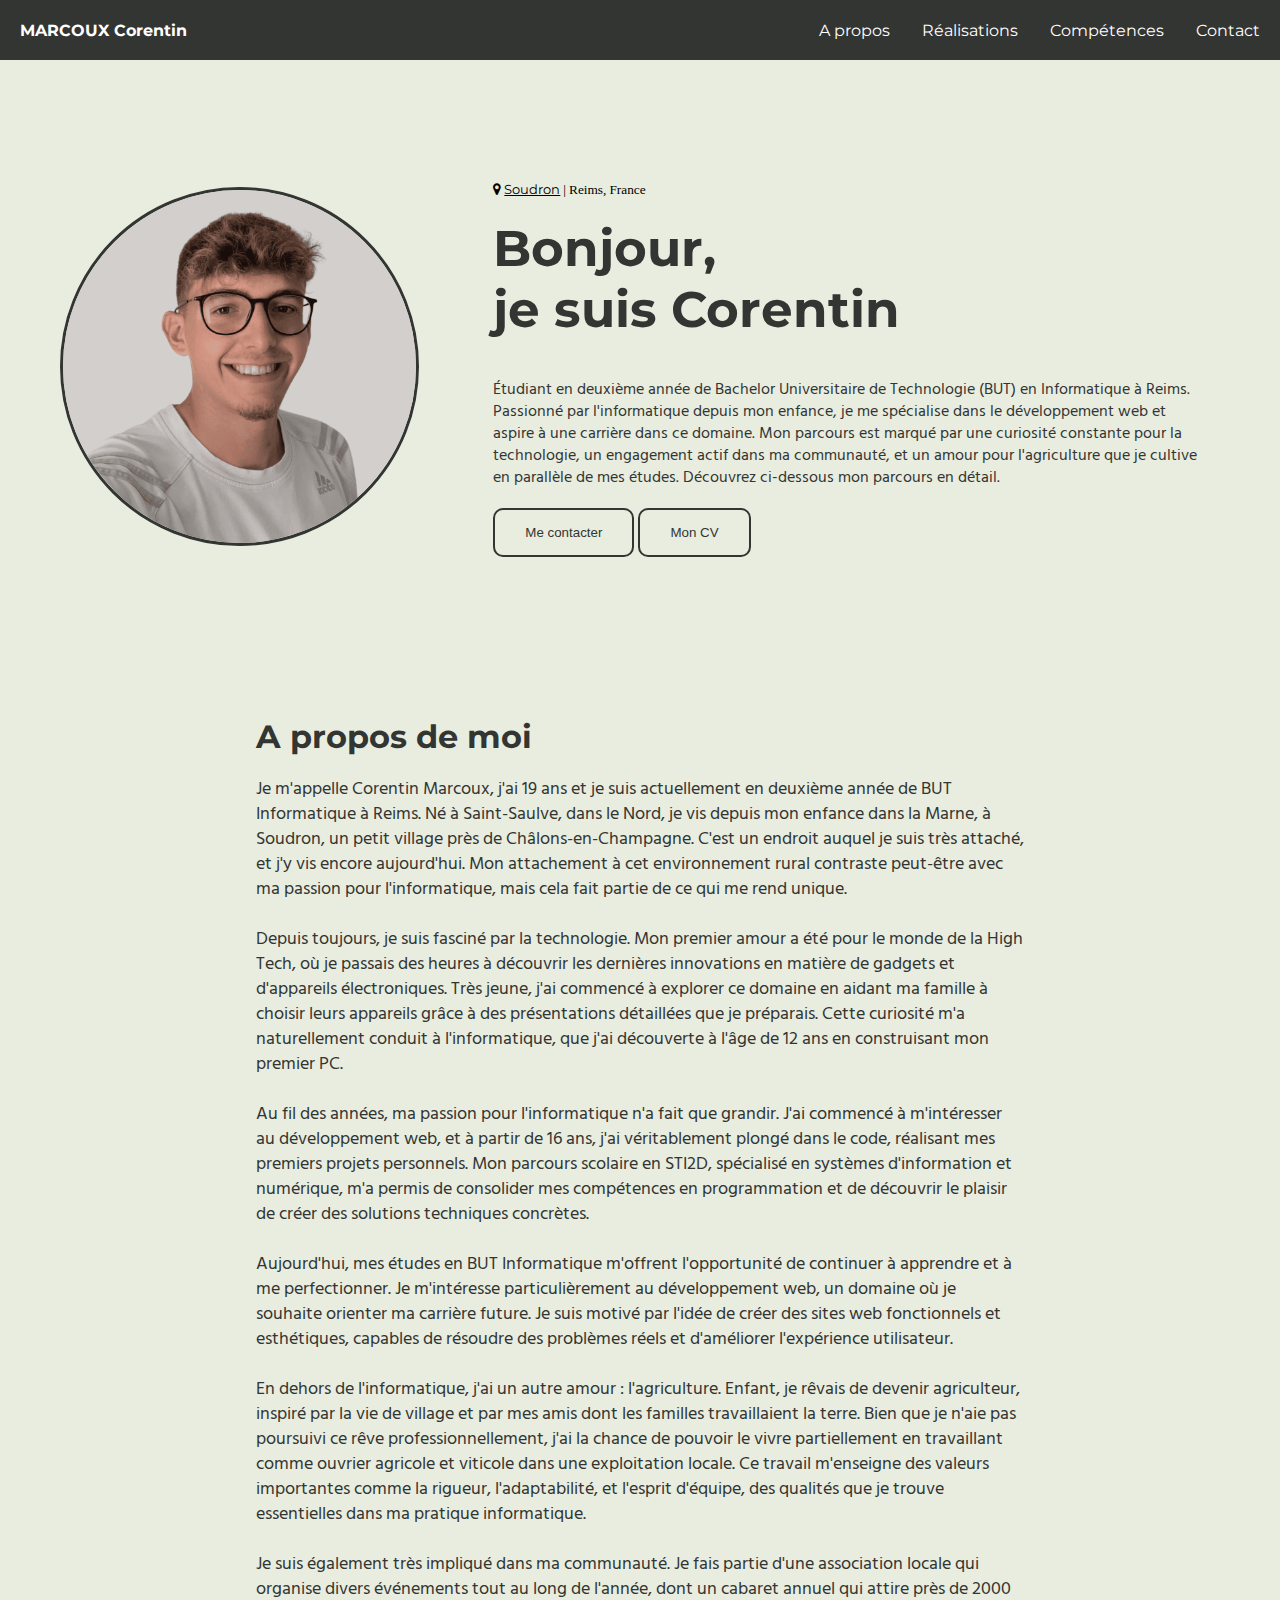
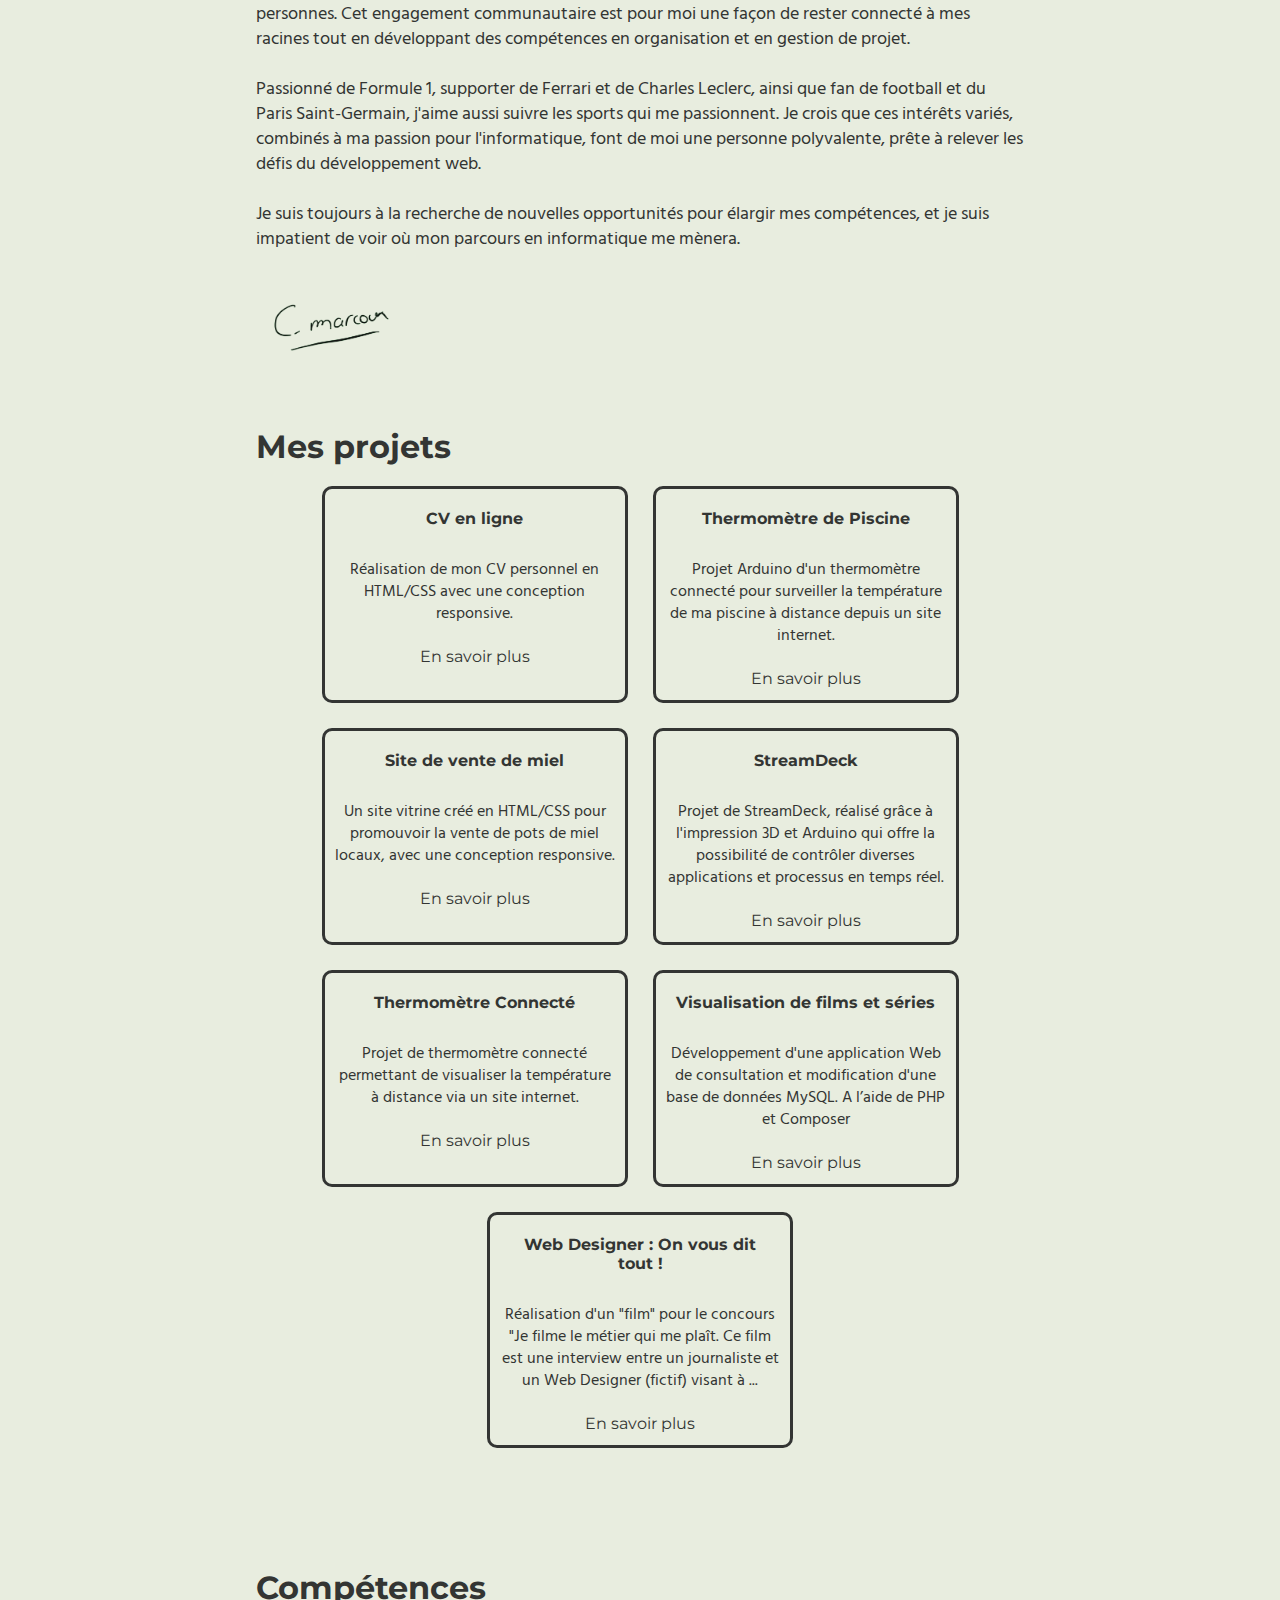
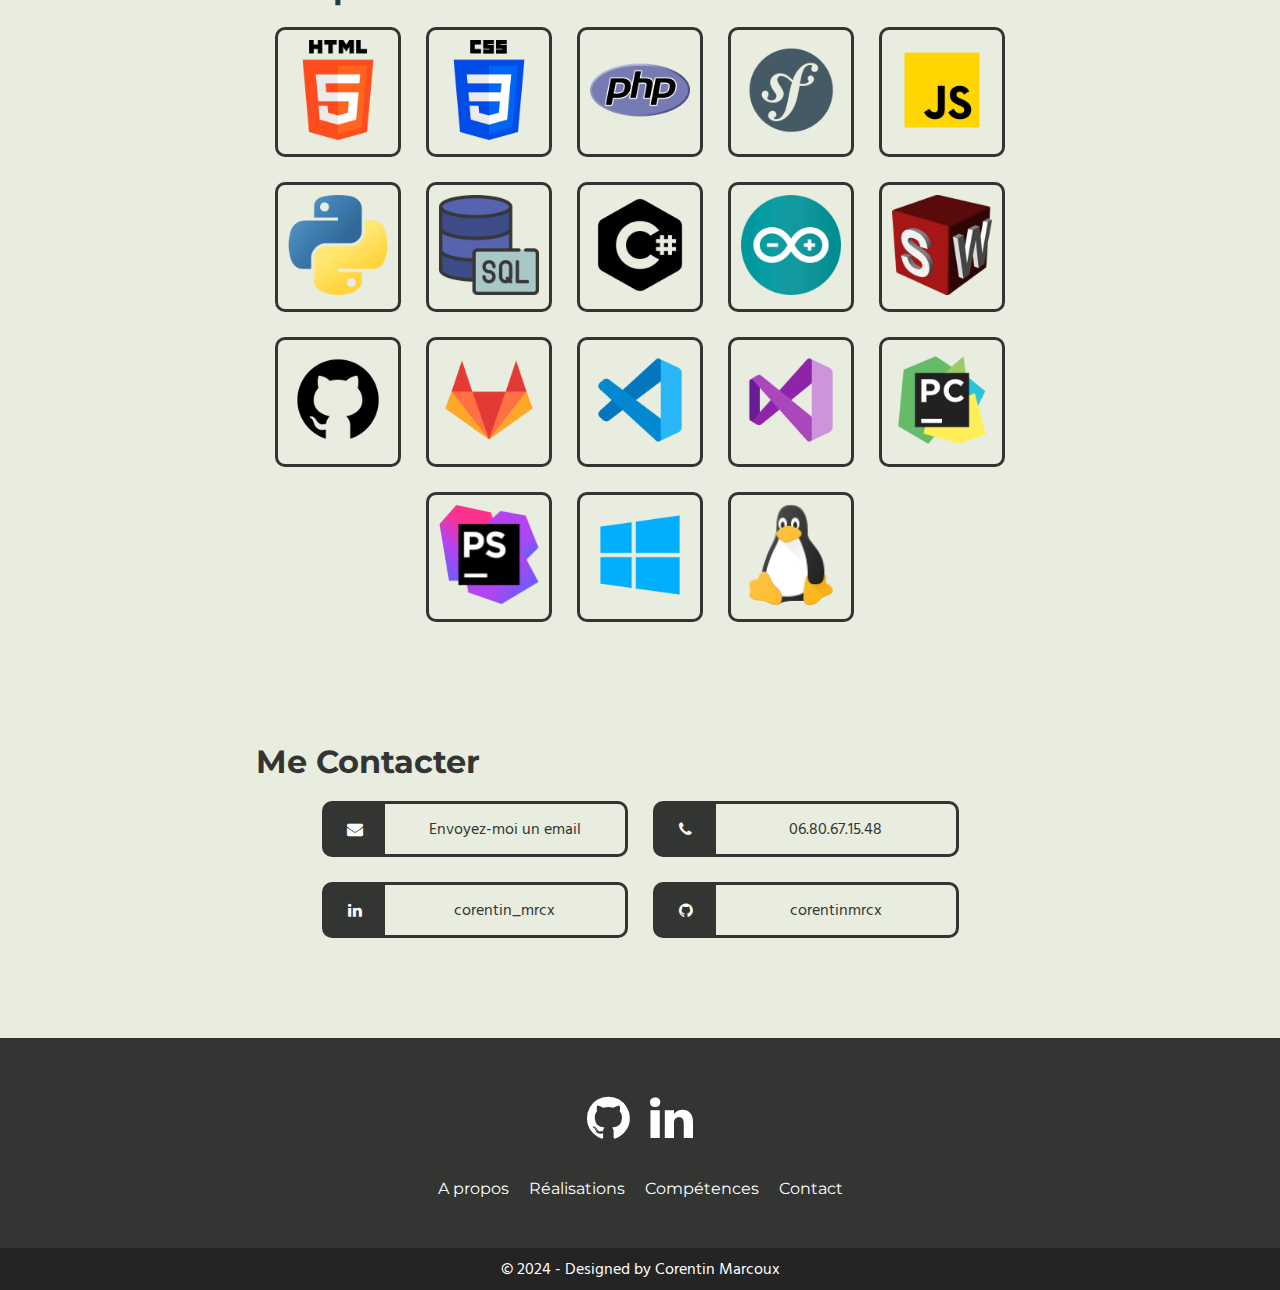
==== commit 20483b20: "Ajout des nouvelles compétences + descriptions images" ====
--- a/index.html
+++ b/index.html
@@ -159,52 +159,58 @@
             <h1>Compétences</h1>
             <div class="container_skills">
                 <div class="skills_cards">
-                    <img src="img/Competences/html.png" alt="">
-                </div>
-                <div class="skills_cards">
-                    <img src="img/Competences/css.png" alt="">
-                </div>
-                <div class="skills_cards">
-                    <img src="img/Competences/php.png" alt="">
-                </div>
-                <div class="skills_cards">
-                    <img src="img/Competences/python.png" alt="">
-                </div>
-                <div class="skills_cards">
-                    <img src="img/Competences/sql.png" alt="">
-                </div>
-                <div class="skills_cards">
-                    <img src="img/Competences/cSharp.png" alt="">
-                </div>
-                <div class="skills_cards">
-                    <img src="img/Competences/arduino.png" alt="">
-                </div>
-                <div class="skills_cards">
-                    <img src="img/Competences/solidworks.png" alt="">
-                </div>
-                <div class="skills_cards">
-                    <img src="img/Competences/github.png" alt="">
-                </div>
-                <div class="skills_cards">
-                    <img src="img/Competences/gitlab.png" alt="">
-                </div>
-                <div class="skills_cards">
-                    <img src="img/Competences/vscode.png" alt="">
-                </div>
-                <div class="skills_cards">
-                    <img src="img/Competences/visual.png" alt="">
-                </div>
-                <div class="skills_cards">
-                    <img src="img/Competences/pycharm.png" alt="">
-                </div>
-                <div class="skills_cards">
-                    <img src="img/Competences/phpstorm.png" alt="">
-                </div>
-                <div class="skills_cards">
-                    <img src="img/Competences/win.png" alt="">
-                </div>
-                <div class="skills_cards">
-                    <img src="img/Competences/linux.png" alt="">
+                    <img src="img/Competences/html.png" alt="Logo HTML">
+                </div>
+                <div class="skills_cards">
+                    <img src="img/Competences/css.png" alt="Logo CSS">
+                </div>
+                <div class="skills_cards">
+                    <img src="img/Competences/php.png" alt="Logo PHP">
+                </div>
+                <div class="skills_cards">
+                    <img src="img/Competences/symfony.png" alt="Logo PHP">
+                </div>
+                <div class="skills_cards">
+                    <img src="img/Competences/js.png" alt="Logo JavaScript">
+                </div>
+                <div class="skills_cards">
+                    <img src="img/Competences/python.png" alt="Logo Python">
+                </div>
+                <div class="skills_cards">
+                    <img src="img/Competences/sql.png" alt="Logo SQL">
+                </div>
+                <div class="skills_cards">
+                    <img src="img/Competences/cSharp.png" alt="Logo C#">
+                </div>
+                <div class="skills_cards">
+                    <img src="img/Competences/arduino.png" alt="Logo Arduino">
+                </div>
+                <div class="skills_cards">
+                    <img src="img/Competences/solidworks.png" alt="Logo Solidworks">
+                </div>
+                <div class="skills_cards">
+                    <img src="img/Competences/github.png" alt="Logo Github">
+                </div>
+                <div class="skills_cards">
+                    <img src="img/Competences/gitlab.png" alt="Logo Gitlab">
+                </div>
+                <div class="skills_cards">
+                    <img src="img/Competences/vscode.png" alt="Logo Visual Studio">
+                </div>
+                <div class="skills_cards">
+                    <img src="img/Competences/visual.png" alt="Logo Visual Studio Code">
+                </div>
+                <div class="skills_cards">
+                    <img src="img/Competences/pycharm.png" alt="Logo Pycharm">
+                </div>
+                <div class="skills_cards">
+                    <img src="img/Competences/phpstorm.png" alt="Logo PhpStorm">
+                </div>
+                <div class="skills_cards">
+                    <img src="img/Competences/win.png" alt="Logo Windows">
+                </div>
+                <div class="skills_cards">
+                    <img src="img/Competences/linux.png" alt="Logo Linux">
                 </div>
             </div>
         </div>
--- a/styles.css
+++ b/styles.css
@@ -2,15 +2,22 @@
 @import url('https://fonts.googleapis.com/css2?family=Hind+Madurai:wght@300;400;500;600;700&family=Montserrat:ital,wght@0,100..900;1,100..900&family=Roboto:wght@100;300;400;500&display=swap');
 @import url('https://fonts.googleapis.com/css2?family=Hind+Madurai:wght@300;400;500;600;700&family=Lora:ital,wght@0,400..700;1,400..700&family=Montserrat:ital,wght@0,100..900;1,100..900&family=Roboto:wght@100;300;400;500&display=swap');
 
+:root {
+    --primary-color: #333533;
+    --secondary-color: #E8EDDF;
+    --font-familyTitle: Montserrat;
+    --font-familyP: Hind Madurai;
+  }
+
 *{
     margin: 0;
     padding: 0;
+    /*font-family: var(--font-family);*/
 }
 
 body{
     height: 100vh;
-    /*background-color: #fffdf3;*/
-    background-color: #E8EDDF;
+    background-color: var(--secondary-color);
 }
 
 body::-webkit-scrollbar{
@@ -24,7 +31,7 @@
 a {
     text-decoration: none;
     color: white;
-    font-family: Montserrat;
+    font-family: var(--font-familyTitle);
 }
 
 a:hover{
@@ -32,19 +39,19 @@
 }
 
 h1{    
-    font-family: Montserrat;
-    color: rgba(51, 53, 51);
+    font-family: var(--font-familyTitle);
+    color: var(--primary-color);
     padding: 20px 0 20px 0;
 }
 
 h4{    
-    font-family: Montserrat;
-    color: rgba(51, 53, 51);
+    font-family: var(--font-familyTitle);
+    color: var(--primary-color);
 }
 
 p{
-    font-family: Hind Madurai;
-    color: rgba(51, 53, 51);
+    font-family: var(--font-familyP);
+    color:  var(--primary-color);
 }
 
 /*----------------------------------------*/
@@ -52,7 +59,7 @@
     width: 100%;
     height: 60px;
     display: flex;
-    background-color: #333533;
+    background-color: var(--primary-color);
     align-items: center;
     justify-content: space-between;
 }
@@ -73,7 +80,6 @@
     cursor: pointer;
     padding-right: 20px;
     display: none;
-
 }
 
 /* Menu */ 
@@ -104,7 +110,7 @@
 /*----------------------------------------*/
 .container{
     display: flex;
-    margin: 100px 60px 100px 60px;
+    padding: 100px 60px 100px 60px;
     align-items: center;
     justify-content: space-around;
 }
@@ -118,7 +124,7 @@
 .container .image_profile img{
     width: 100%;
     height: auto;
-    border: 3px solid rgba(51, 53, 51);
+    border: 3px solid  var(--primary-color);
     border-radius: 50%;
     overflow: hidden;
 }
@@ -132,16 +138,14 @@
     flex: 2;
     box-sizing: border-box;
     padding: 20px;
-    /*border: 3px solid black;
-    border-radius: 10px;*/
 }
 
 .container .about_profil h1{
     font-size: 50px;
 }
 
-
-.button{
+/*----------------------------------------*/
+/*.button{
     margin-top: 20px;
 }
 
@@ -159,8 +163,55 @@
     color: white;
     transition: ease;
     transition: 0.5s;
-}
-
+}*/
+
+button {
+    margin-top: 20px;
+    text-align: center;
+    border: 2px solid  var(--primary-color);
+    border-radius: 10px;
+    color: var(--primary-color);
+    padding: 15px 30px;
+    cursor: pointer;
+
+
+    transition: background-color 0.4s, transform 0.1s;
+    overflow: hidden;
+    position: relative;
+
+    background-color: var(--secondary-color);
+}
+
+button::before {
+    content: '';
+    background: var(--primary-color);
+    position: absolute;
+    top: 0;
+    left: 0;
+    width: 100%;
+    height: 300%;
+    transform: translateY(-100%);
+    transition: transform 0.4s;
+    z-index: 0;
+}
+
+button:hover{
+    color: white;
+}
+
+button:hover::before {
+    transform: translateY(0);
+}
+
+button span {
+    position: relative;
+    z-index: 1;
+}
+
+
+button:active {
+    transform: scale(0.95);
+}
 /*----------------------------------------*/
 .about{
     display: flex;
@@ -170,8 +221,6 @@
 .aboutText{
     width: 60%;
     padding: 20px;
-    /*border: 3px solid rgba(51, 53, 51);
-    border-radius: 10px;*/
 }
 
 .aboutText p{
@@ -220,9 +269,8 @@
 .grid .grid-content .grid-item p{
     padding: 0px 20px 0px 20px;
     text-align: center;
-}
-
-
+    padding: 10px;
+}
 
 /*----------------------------------------*/
 .skills{
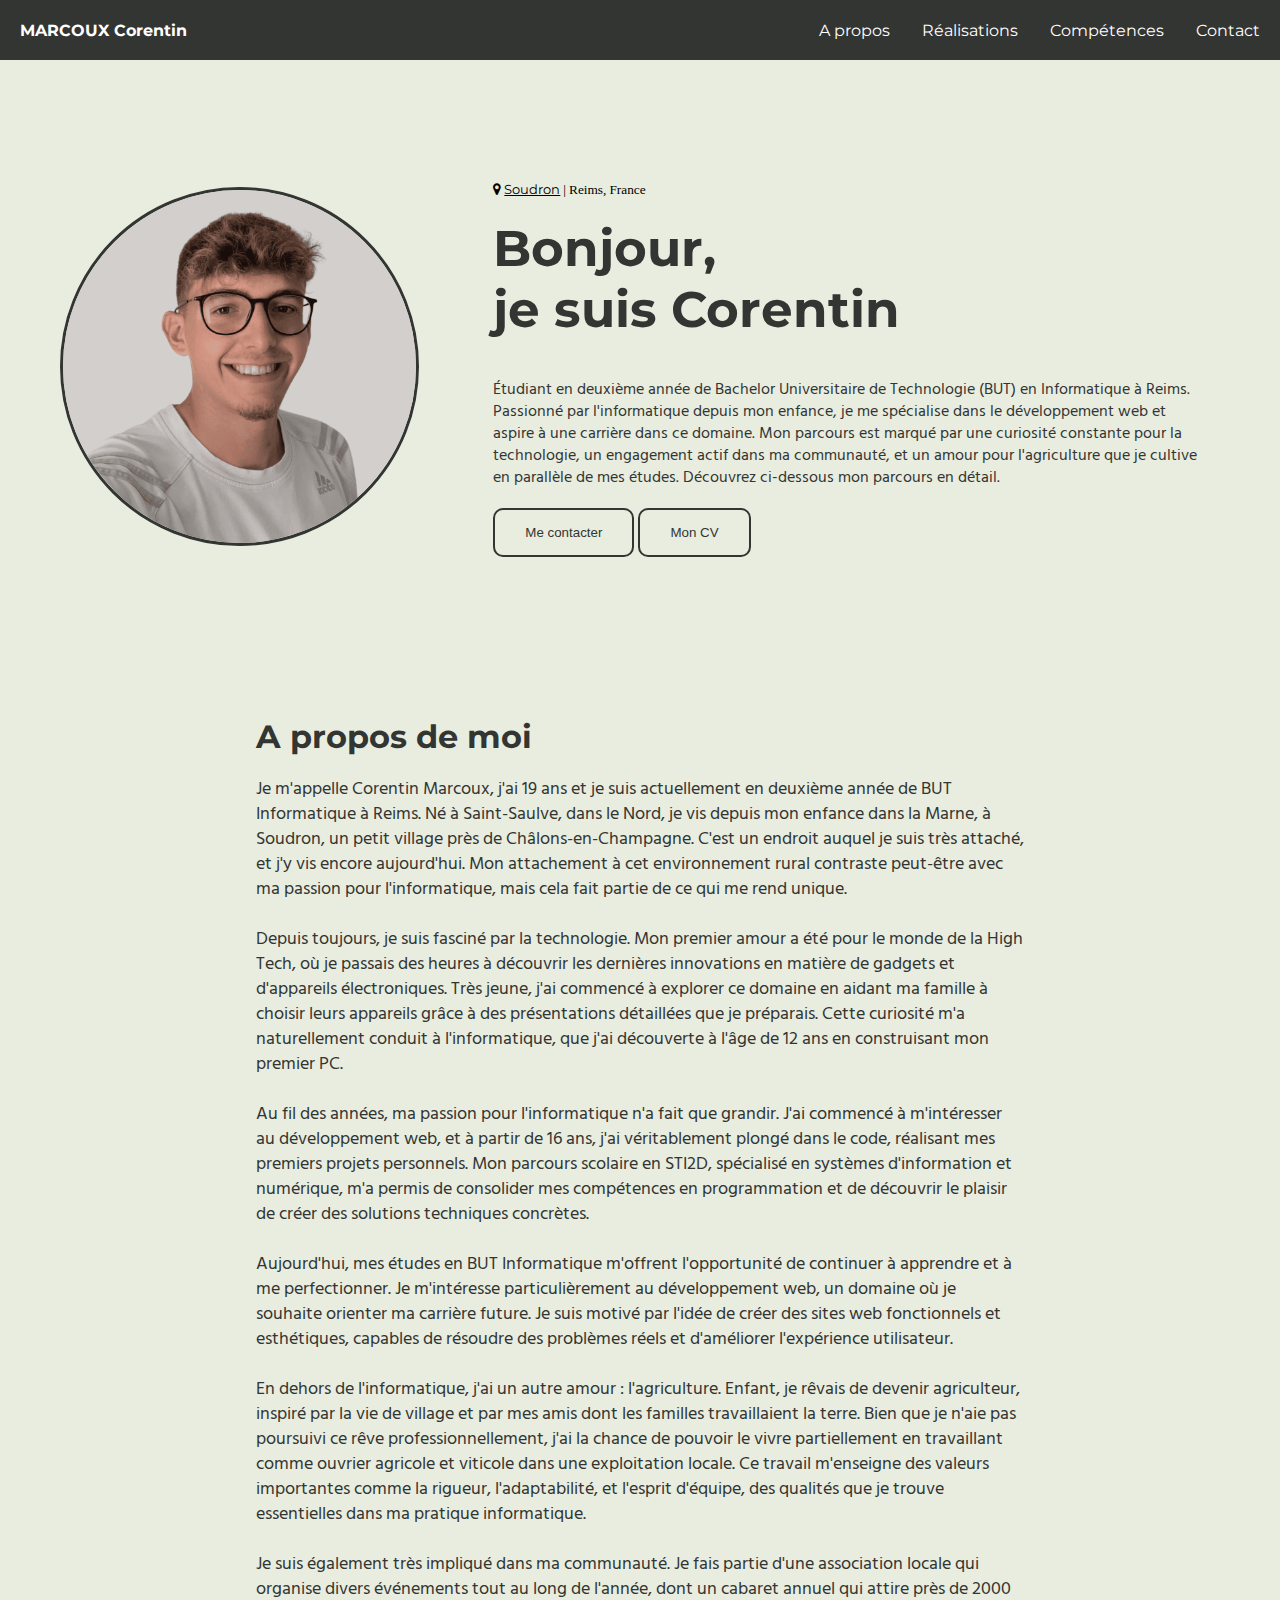
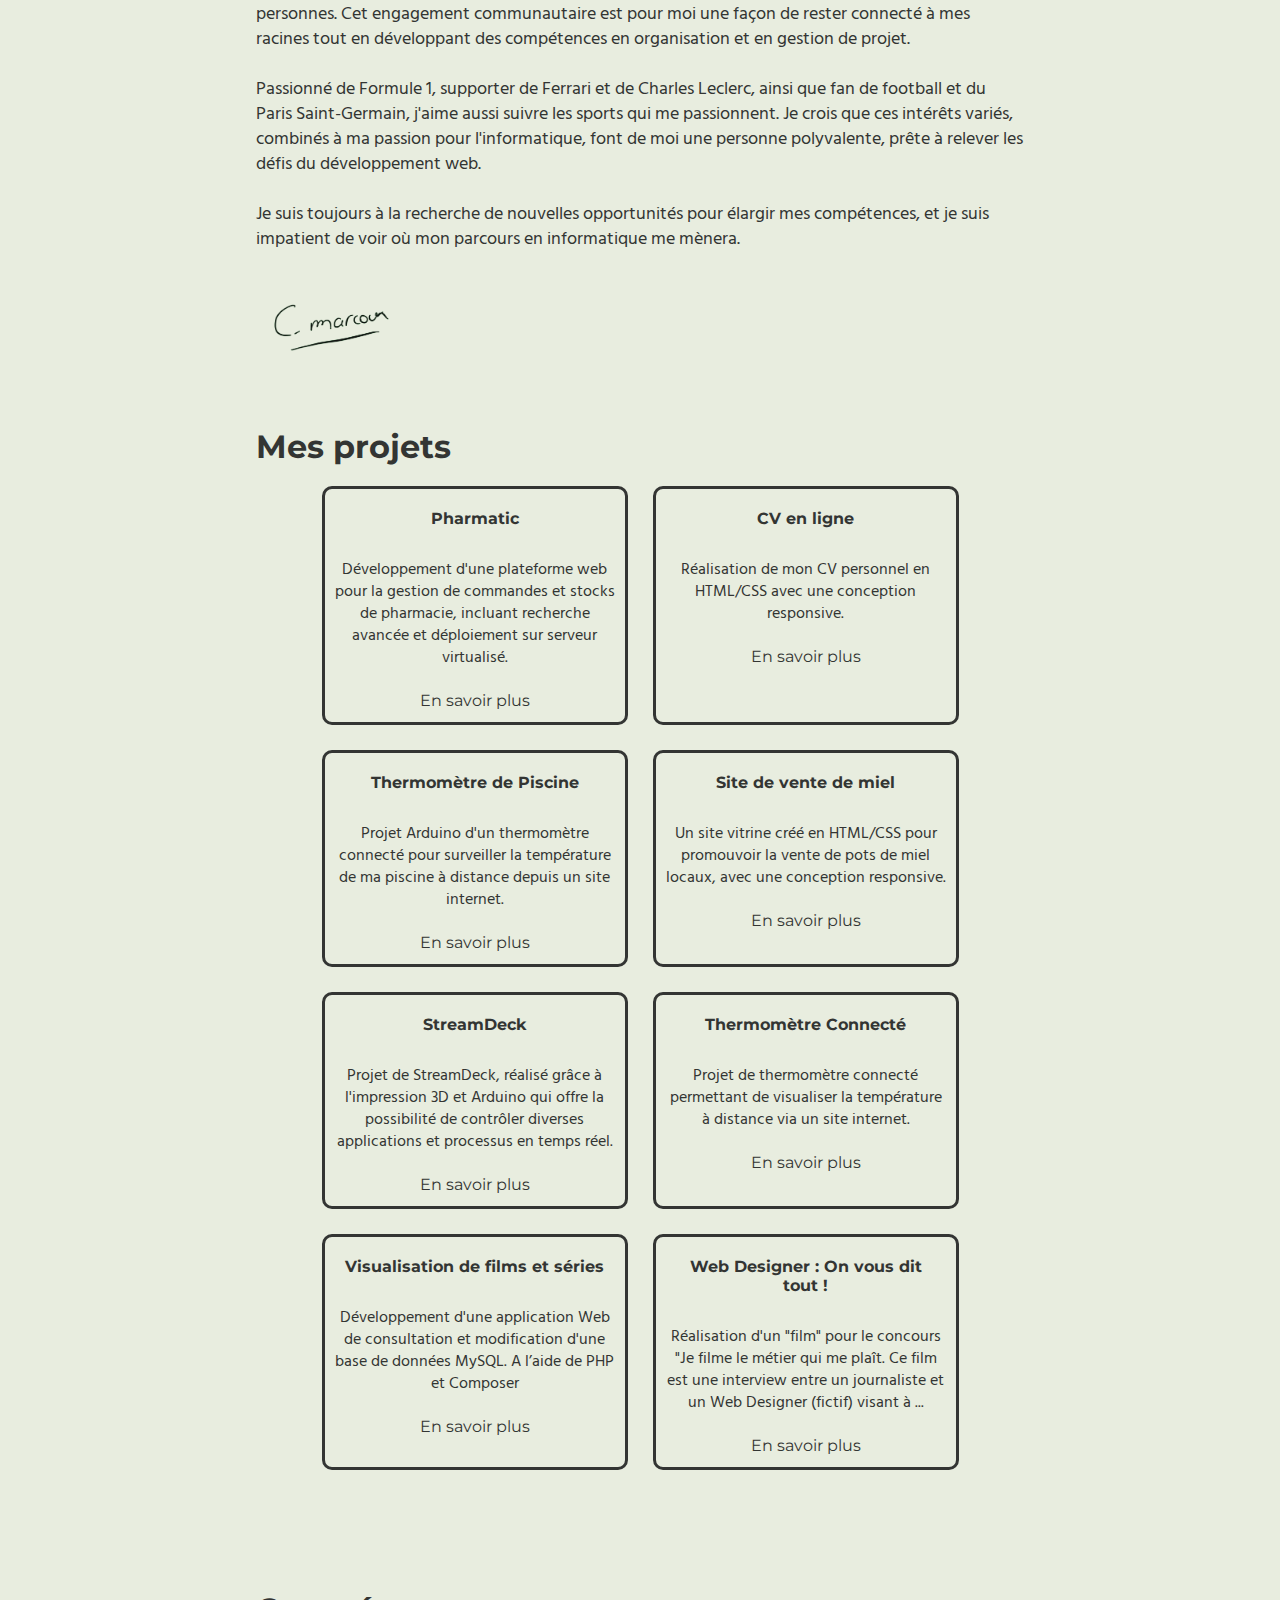
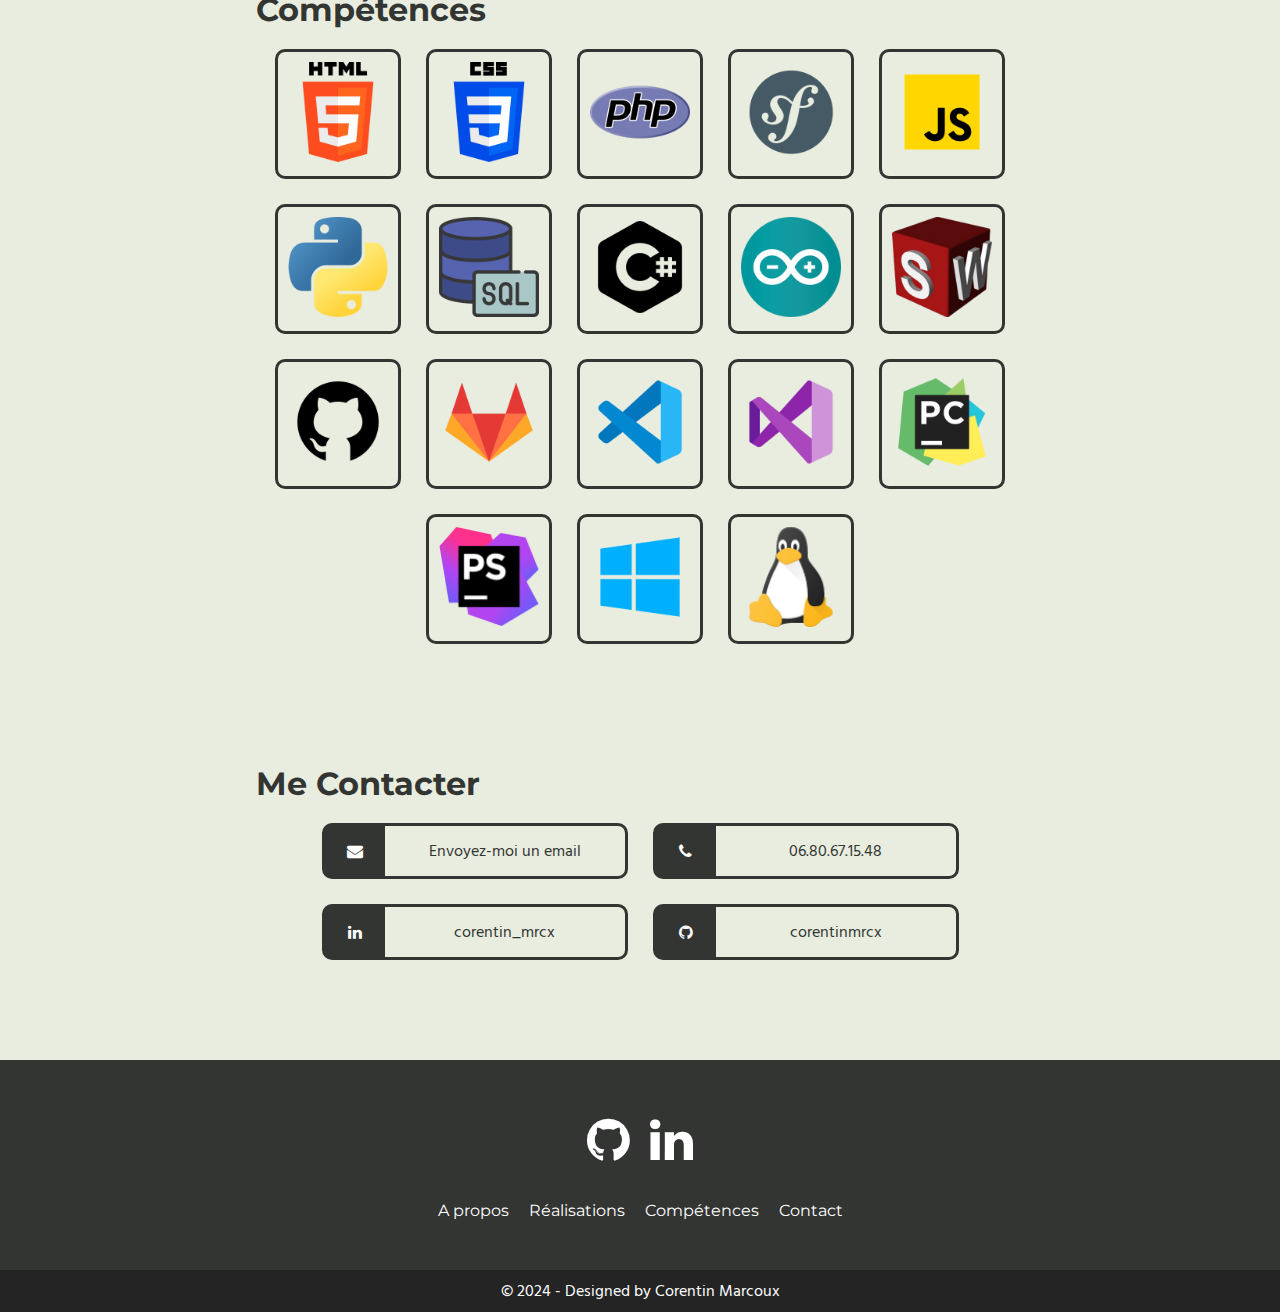
==== commit 05db8bf9: "Ajout du projet Pharmatic : - Lien vers la page du projet dans l'acceuil - Images du projet - Pages " ====
--- a/index.html
+++ b/index.html
@@ -103,6 +103,12 @@
         </div>
         <div class="grid-content">
             <div class="grid-item">
+                <h4>Pharmatic</h4>
+                <p>Développement d'une plateforme web pour la gestion de commandes et stocks de pharmacie, incluant recherche avancée et déploiement sur serveur virtualisé.
+                <br><br>
+                <a href="PagesProjets/Pharmatic.html" style="color: rgba(51, 53, 51);" target="_blank">En savoir plus</a></p>
+            </div>
+            <div class="grid-item">
                 <h4>CV en ligne</h4>
                 <p>Réalisation de mon CV personnel en HTML/CSS avec une conception responsive.
                 <br><br>
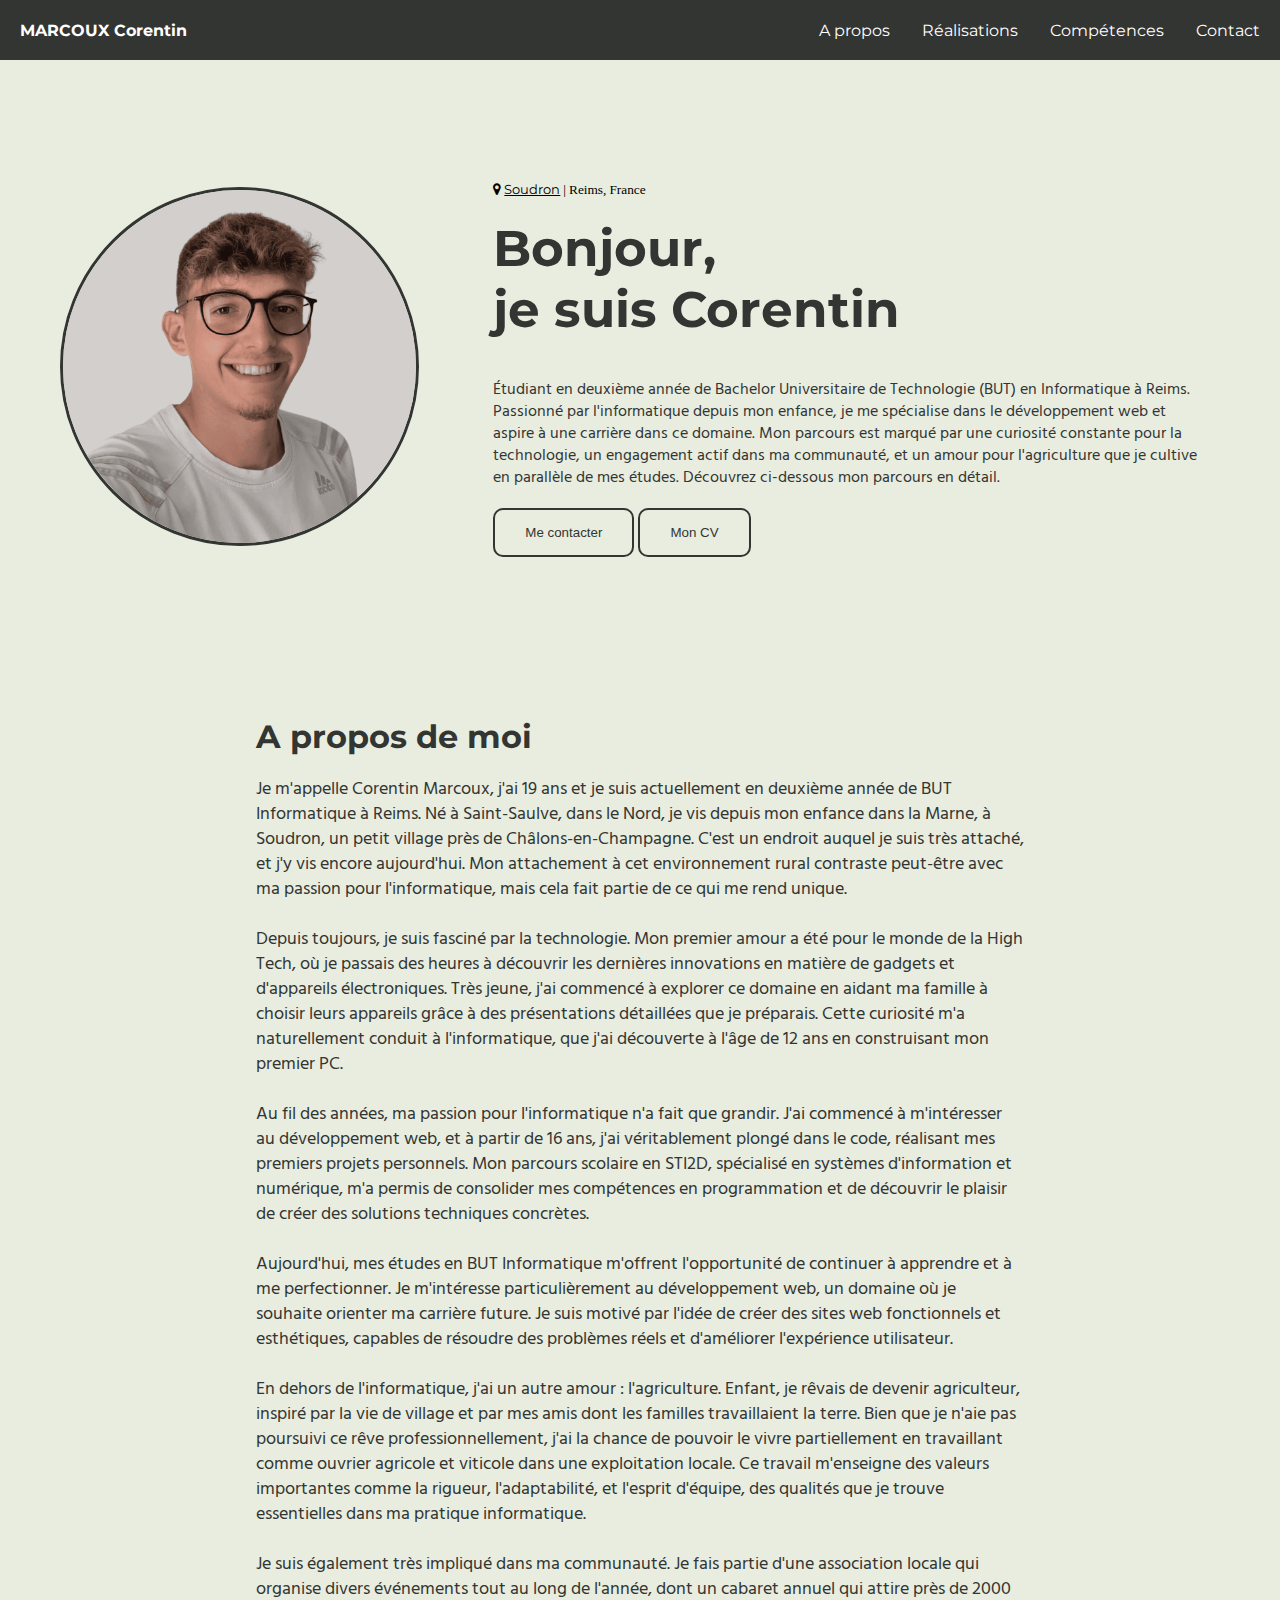
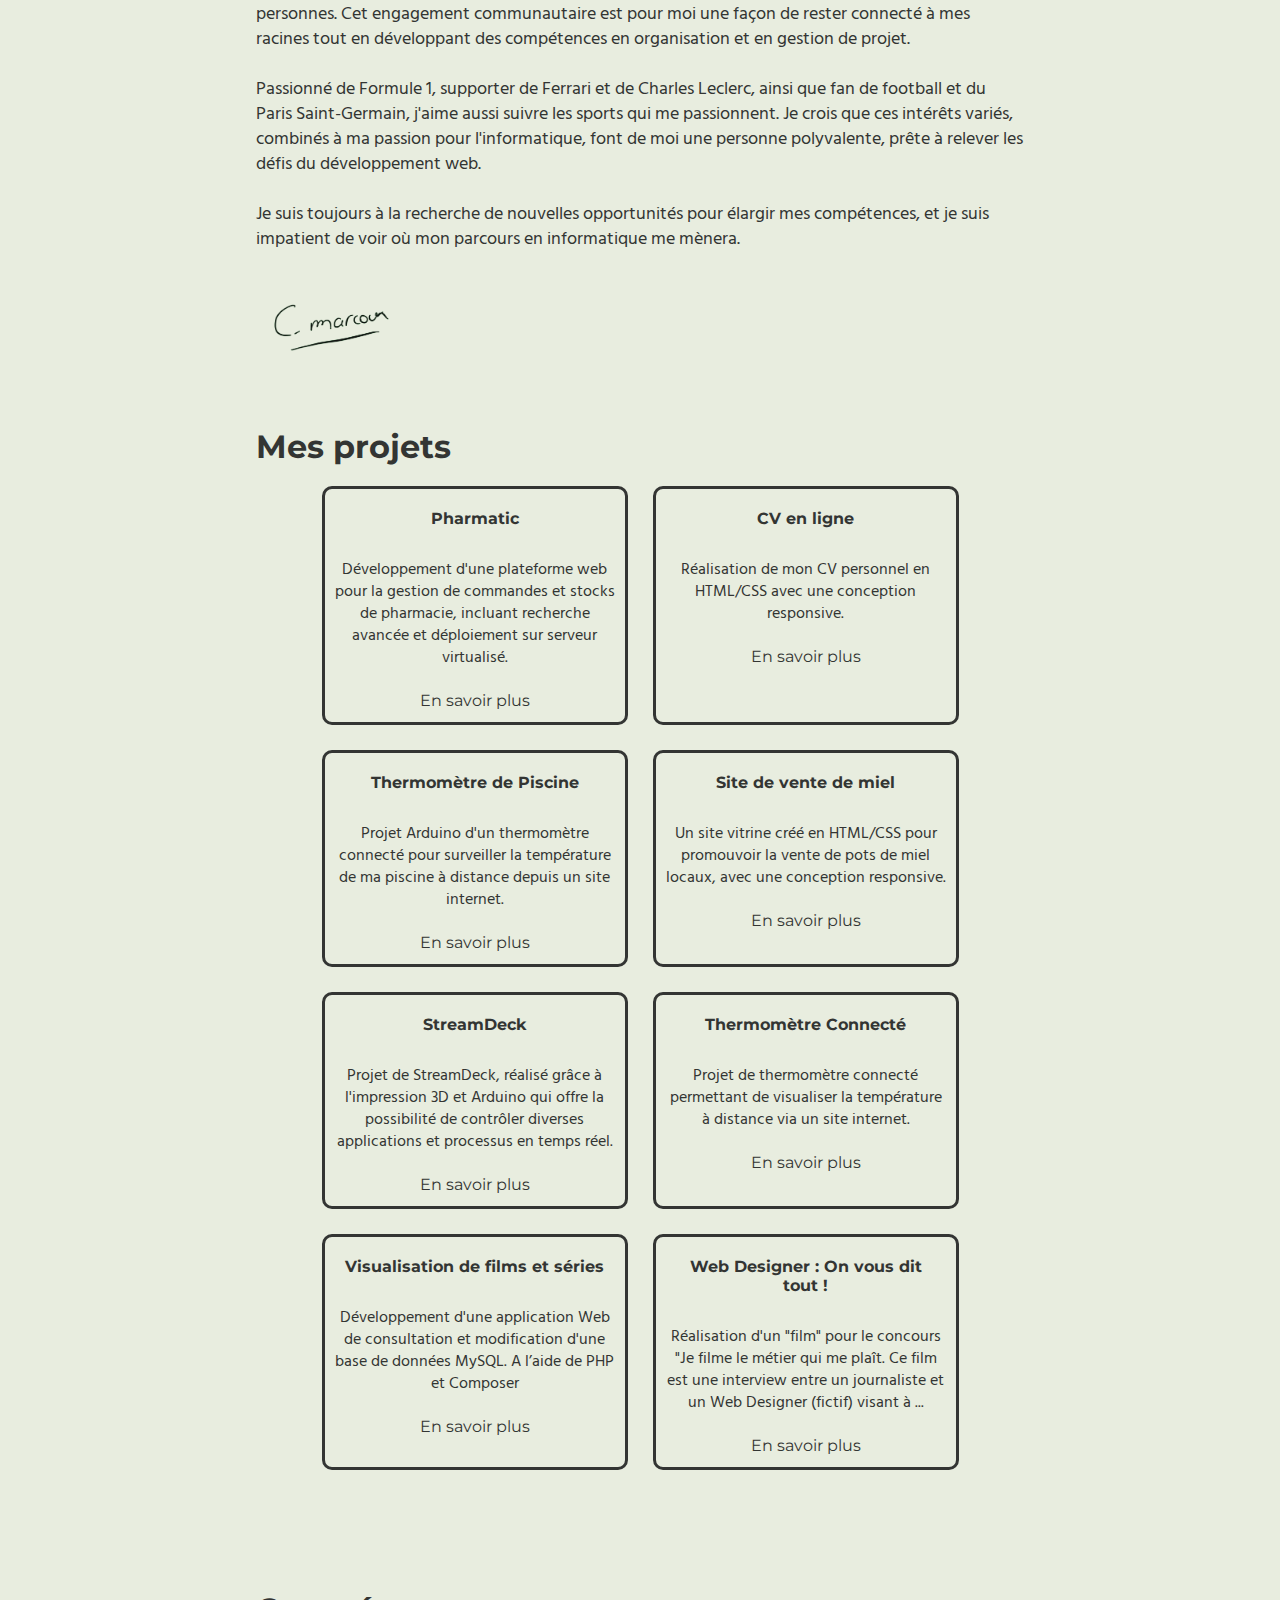
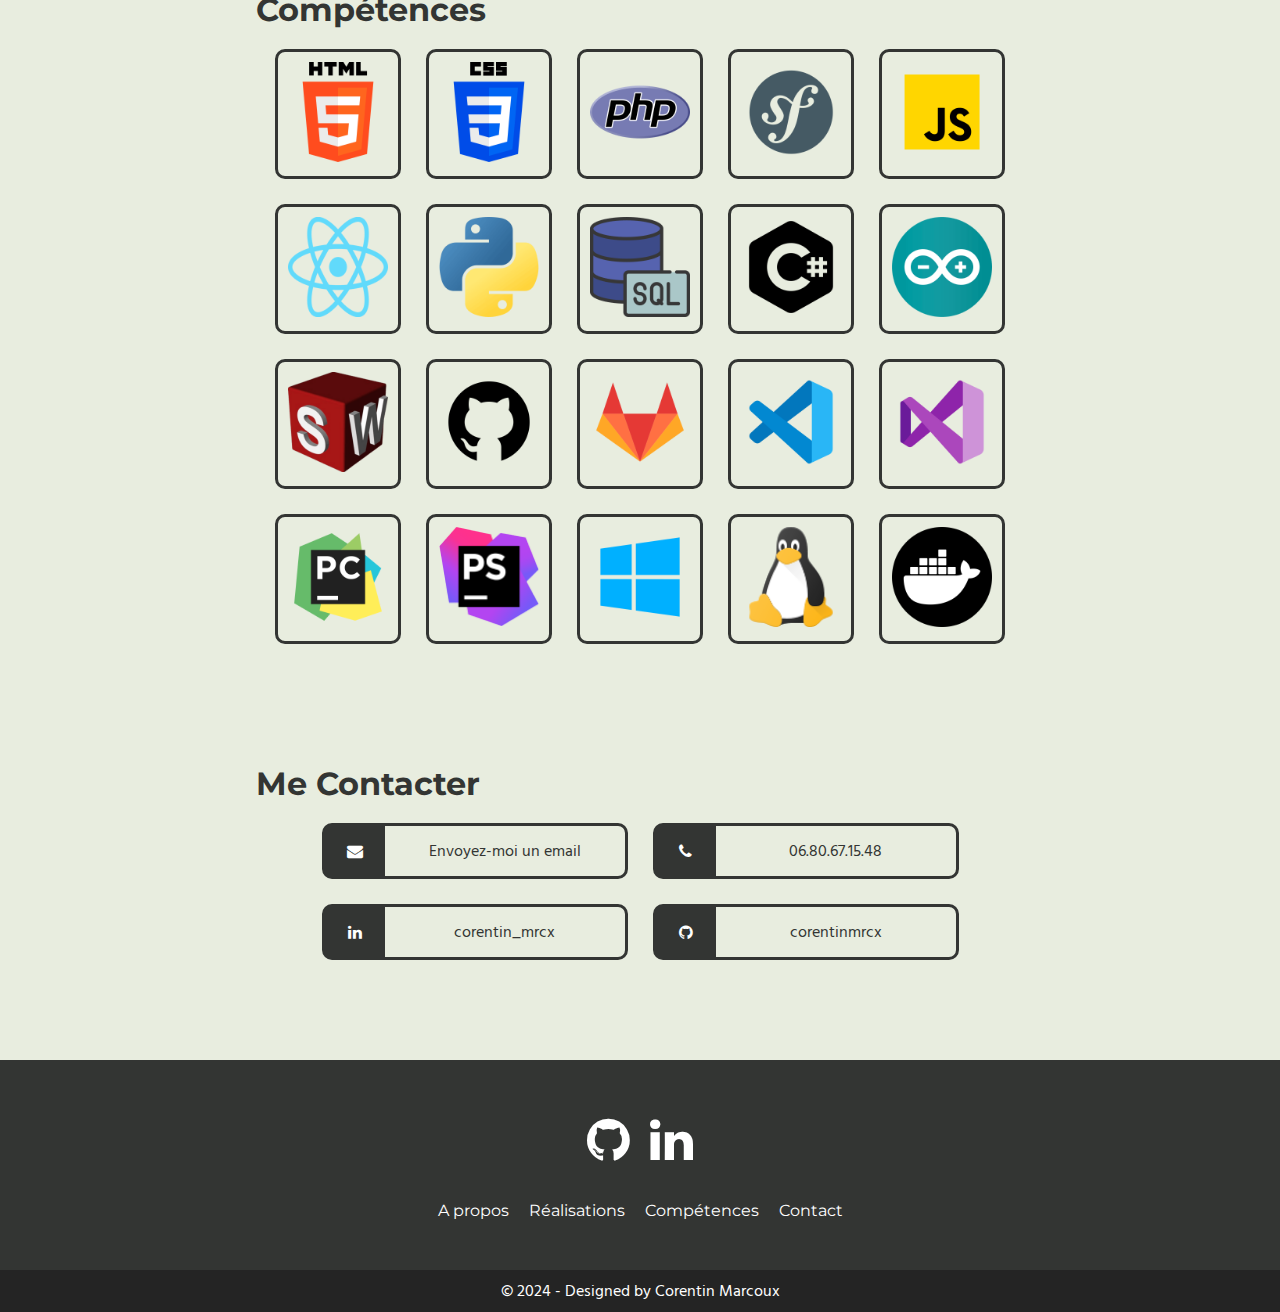
==== commit c4354005: "Ajout de compétences : React et Docker" ====
--- a/index.html
+++ b/index.html
@@ -106,7 +106,7 @@
                 <h4>Pharmatic</h4>
                 <p>Développement d'une plateforme web pour la gestion de commandes et stocks de pharmacie, incluant recherche avancée et déploiement sur serveur virtualisé.
                 <br><br>
-                <a href="PagesProjets/Pharmatic.html" style="color: rgba(51, 53, 51);" target="_blank">En savoir plus</a></p>
+                <a href="PagesProjets/Pharmatic.html" style="color: rgba(51, 53, 51);">En savoir plus</a></p>
             </div>
             <div class="grid-item">
                 <h4>CV en ligne</h4>
@@ -174,12 +174,15 @@
                     <img src="img/Competences/php.png" alt="Logo PHP">
                 </div>
                 <div class="skills_cards">
-                    <img src="img/Competences/symfony.png" alt="Logo PHP">
+                    <img src="img/Competences/symfony.png" alt="Logo du framework symfony">
                 </div>
                 <div class="skills_cards">
                     <img src="img/Competences/js.png" alt="Logo JavaScript">
                 </div>
                 <div class="skills_cards">
+                    <img src="img/Competences/react.png" alt="Logo React">
+                </div>
+                <div class="skills_cards">
                     <img src="img/Competences/python.png" alt="Logo Python">
                 </div>
                 <div class="skills_cards">
@@ -217,6 +220,9 @@
                 </div>
                 <div class="skills_cards">
                     <img src="img/Competences/linux.png" alt="Logo Linux">
+                </div>
+                <div class="skills_cards">
+                    <img src="img/Competences/docker.png" alt="Logo Docker">
                 </div>
             </div>
         </div>
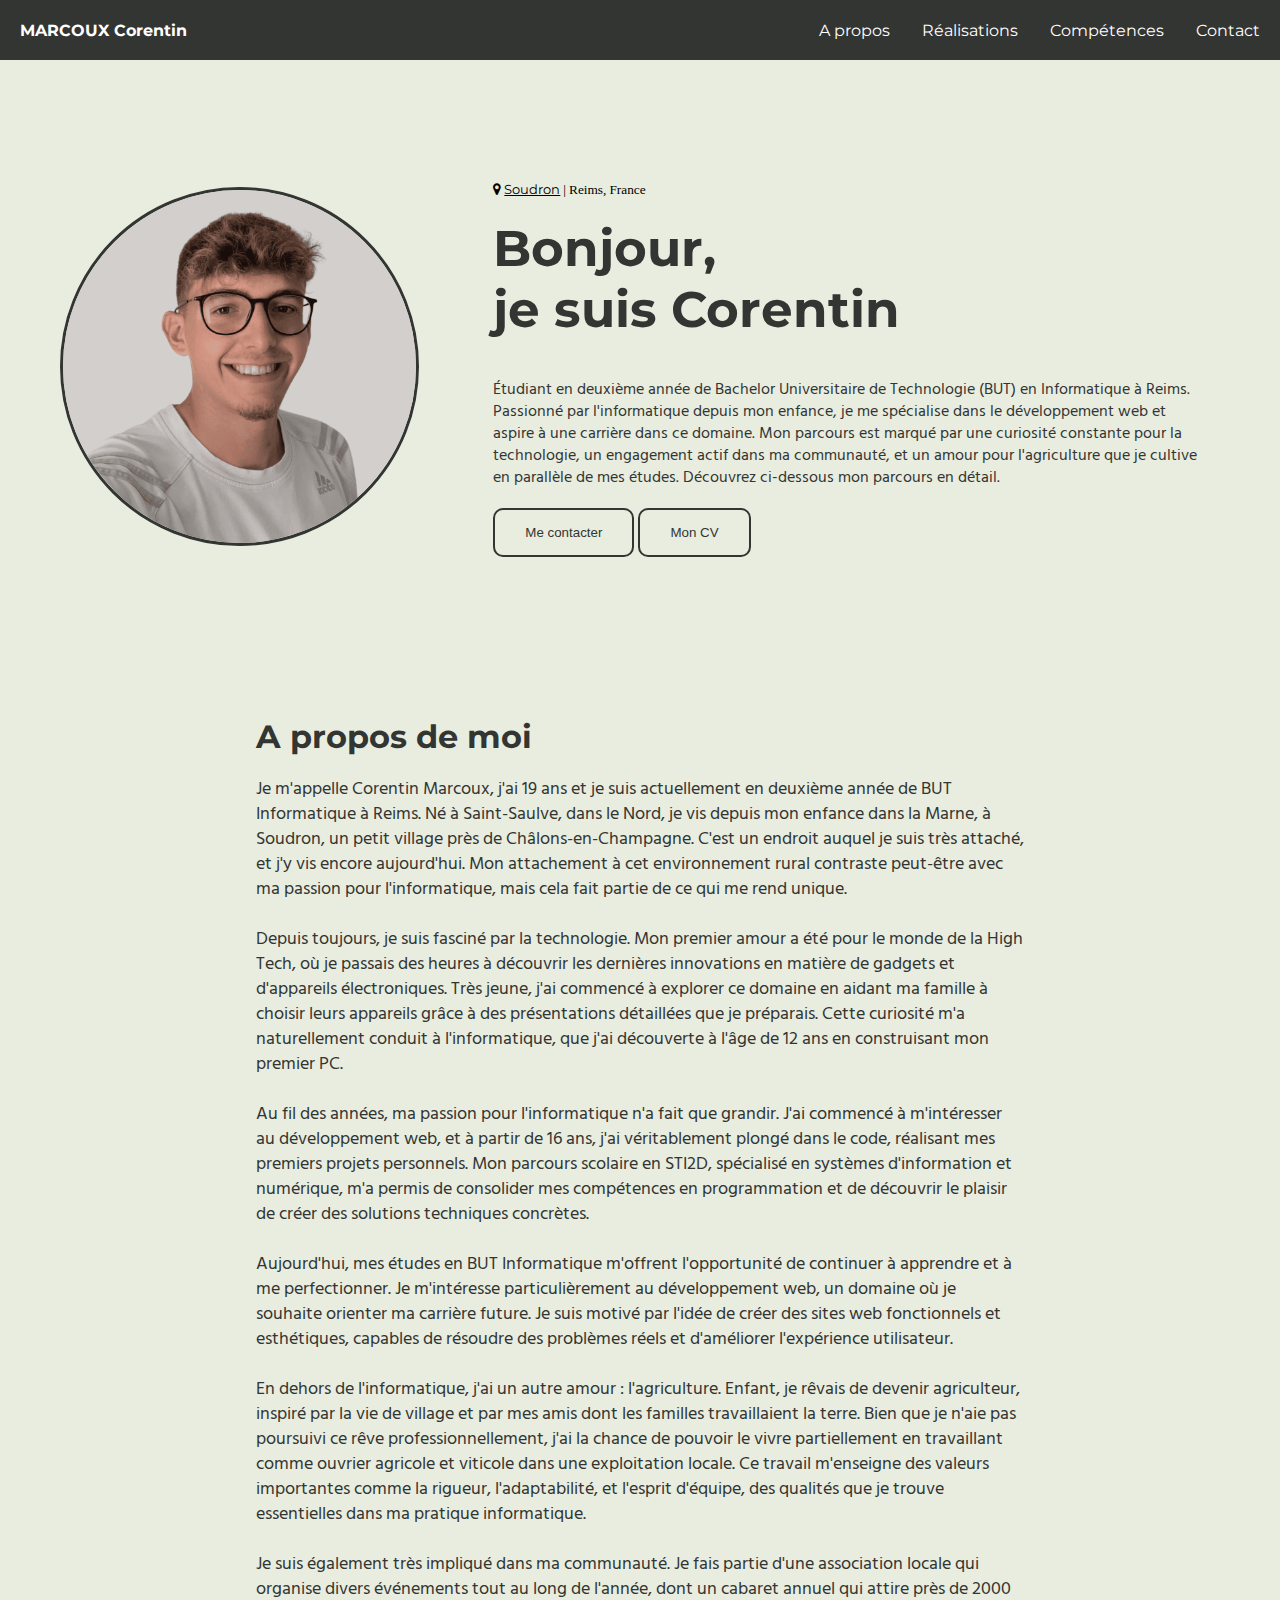
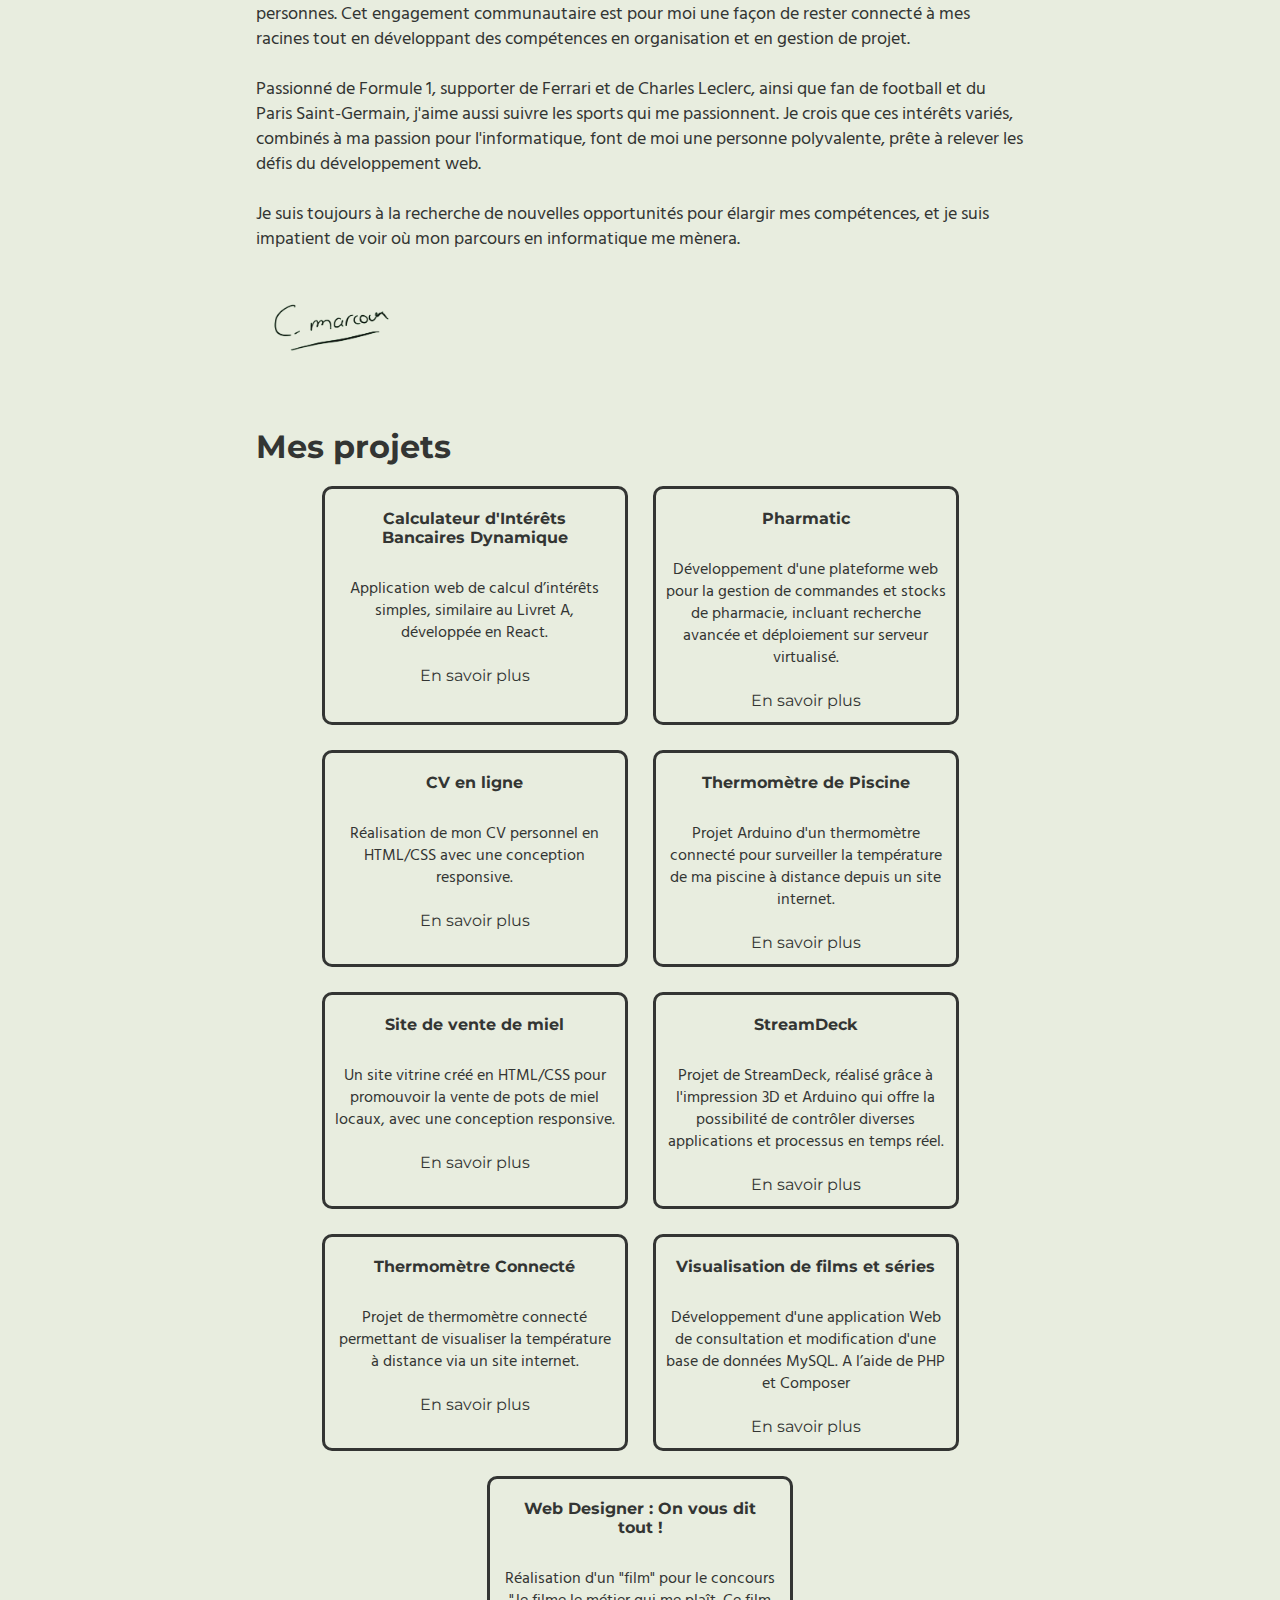
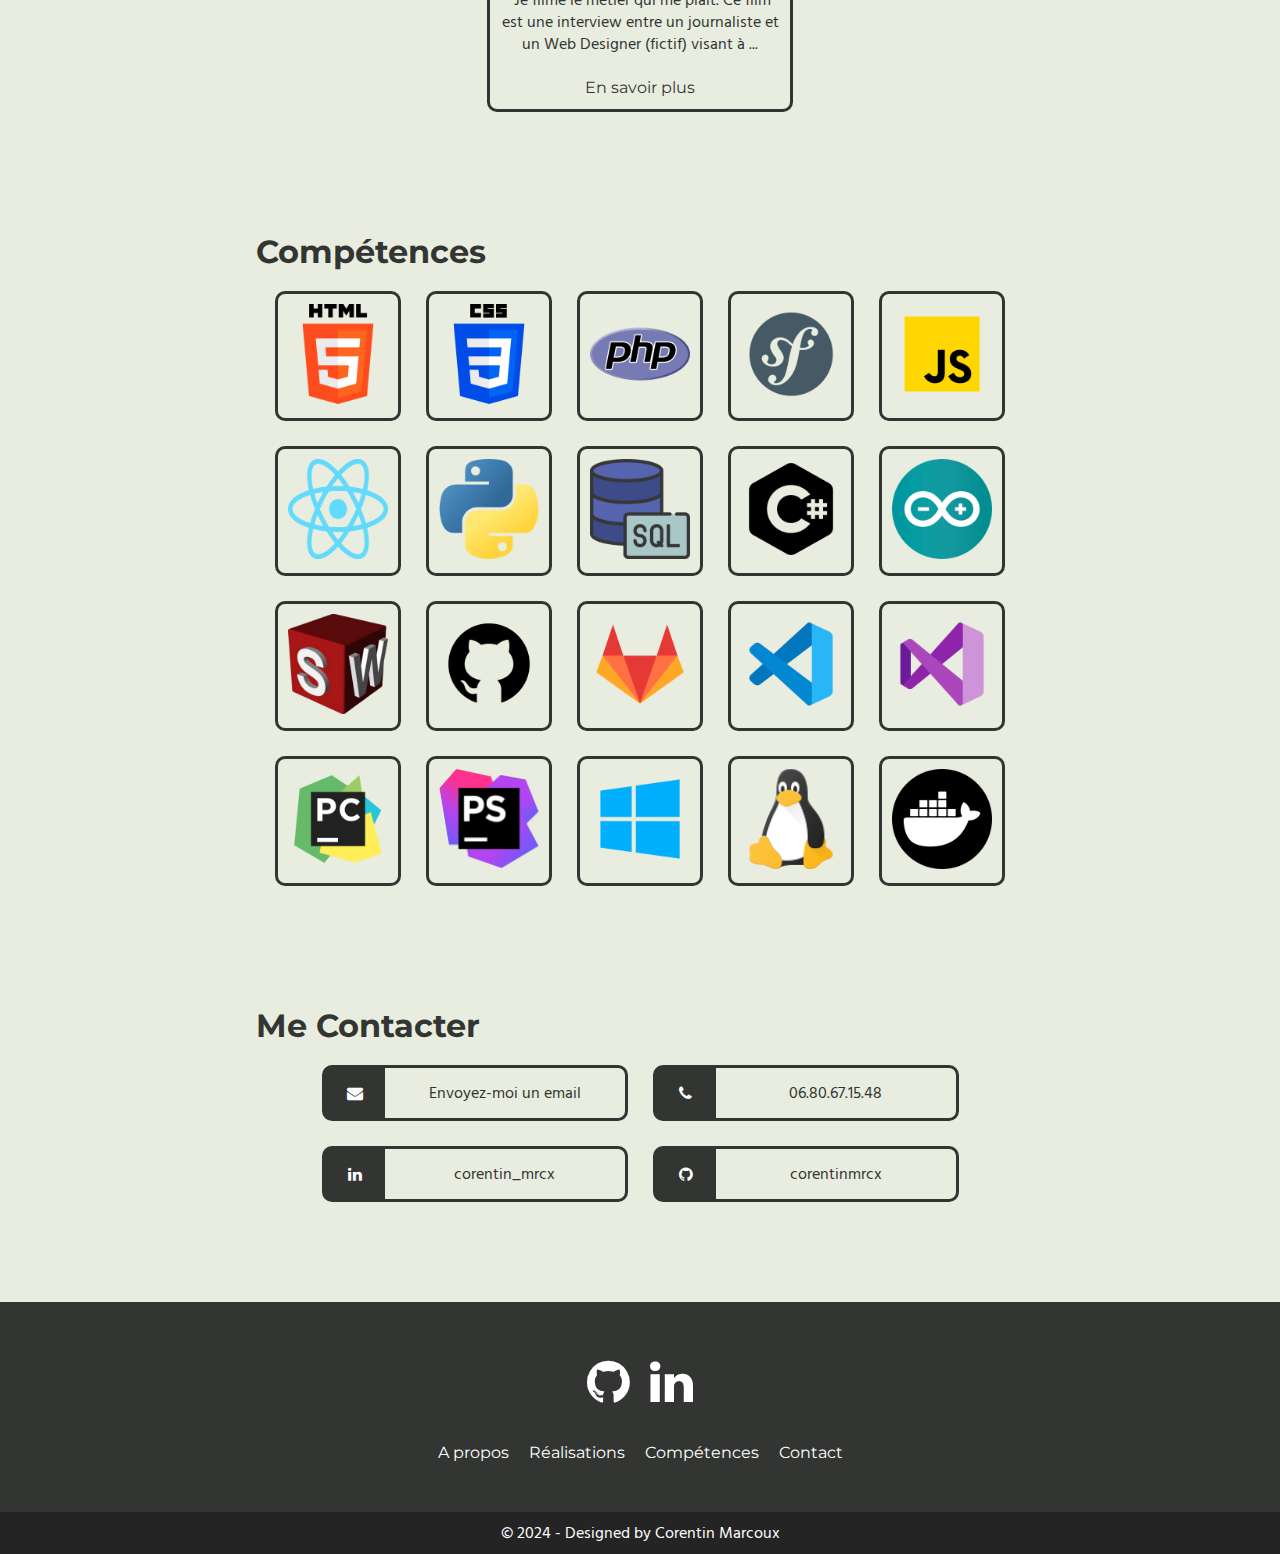
==== commit 939e27cd: "Ajout d'un projet : Calculateur d'intéret simple" ====
--- a/index.html
+++ b/index.html
@@ -103,6 +103,12 @@
         </div>
         <div class="grid-content">
             <div class="grid-item">
+                <h4>Calculateur d'Intérêts Bancaires Dynamique</h4>
+                <p>Application web de calcul d’intérêts simples, similaire au Livret A, développée en React. 
+                <br><br>
+                <a href="https://calculinteret.corentinmarcoux.fr/" style="color: rgba(51, 53, 51);">En savoir plus</a></p>
+            </div>
+            <div class="grid-item">
                 <h4>Pharmatic</h4>
                 <p>Développement d'une plateforme web pour la gestion de commandes et stocks de pharmacie, incluant recherche avancée et déploiement sur serveur virtualisé.
                 <br><br>
